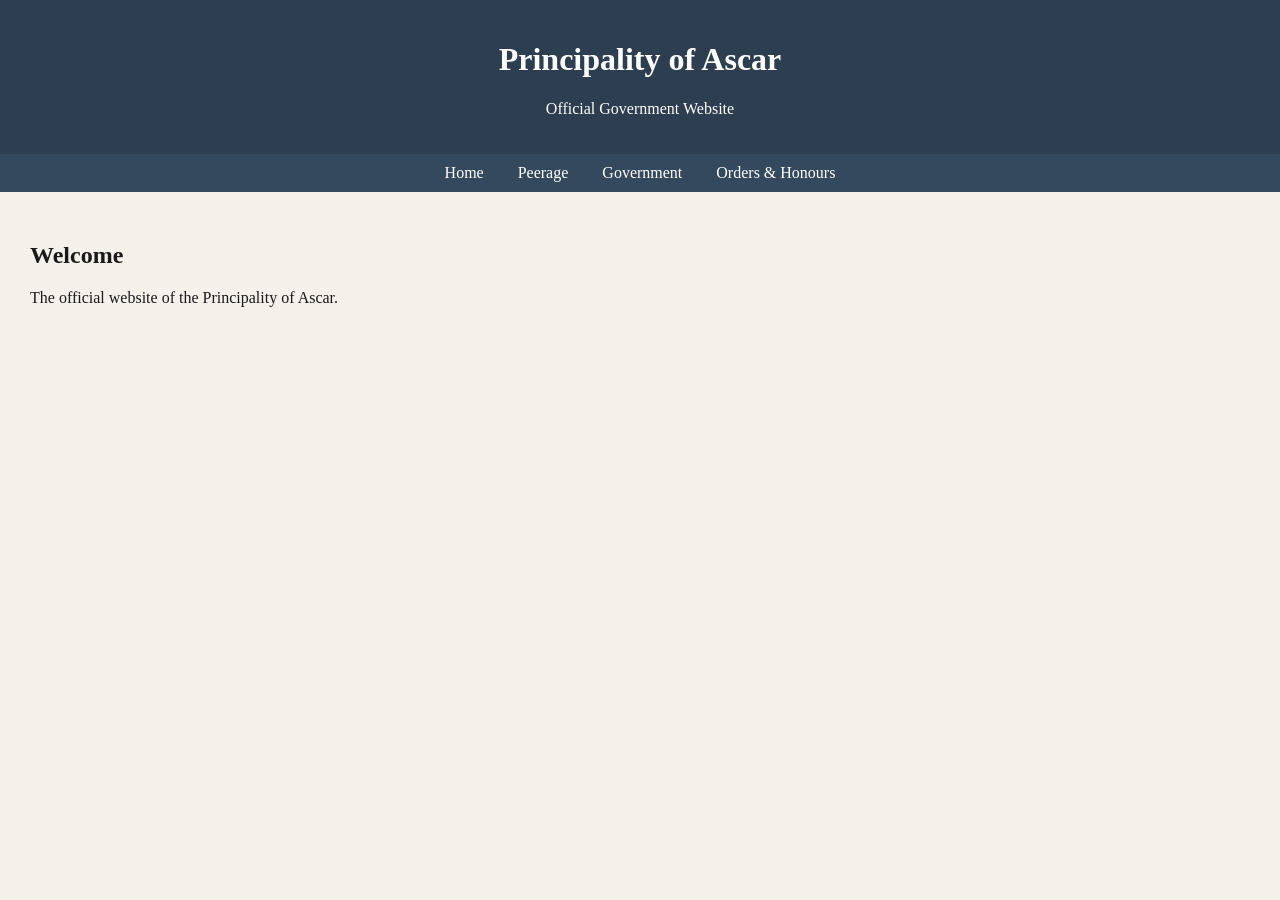
==== index.html @ b5b14e34 "Create index.html" ====
<!DOCTYPE html>
<html lang="en">
<head>
    <meta charset="UTF-8">
    <title>Ascar</title>
    <style>
        body {
            font-family: Georgia, serif;
            background-color: #f4f1ea;
            color: #1a1a1a;
            margin: 0;
        }
        header {
            background-color: #2c3e50;
            color: white;
            padding: 20px;
            text-align: center;
        }
        nav {
            background: #34495e;
            padding: 10px;
            text-align: center;
        }
        nav a {
            color: white;
            margin: 0 15px;
            text-decoration: none;
        }
        main {
            padding: 30px;
        }
    </style>
</head>
<body>

<header>
    <h1>Principality of Ascar</h1>
    <p>Official Government Website</p>
</header>

<nav>
    <a href="#">Home</a>
    <a href="#">Peerage</a>
    <a href="#">Government</a>
    <a href="#">Orders & Honours</a>
</nav>

<main>
    <h2>Welcome</h2>
    <p>The official website of the Principality of Ascar.</p>
</main>

</body>
</html>
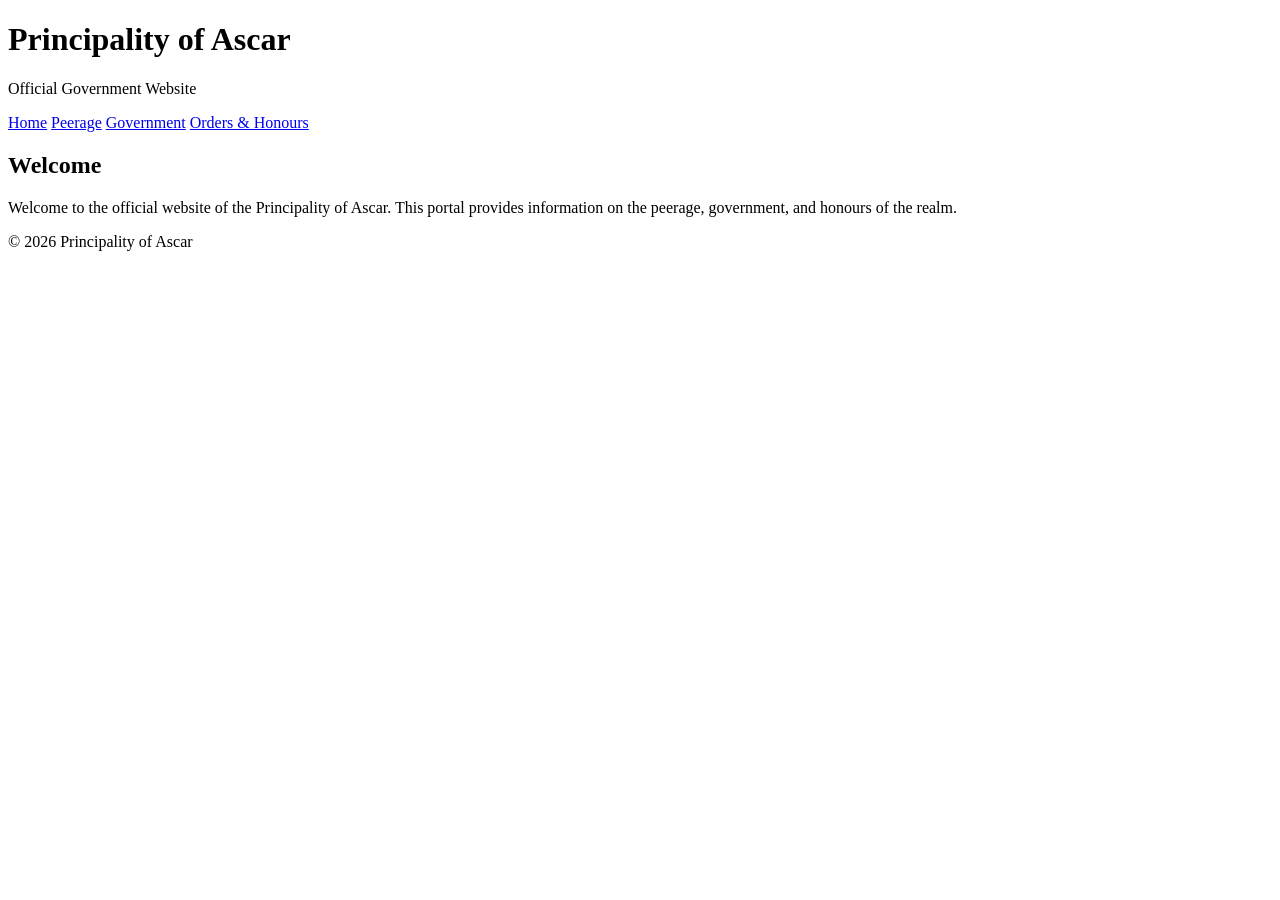
==== commit 0da5df61: "Update index.html" ====
--- a/index.html
+++ b/index.html
@@ -2,35 +2,11 @@
 <html lang="en">
 <head>
     <meta charset="UTF-8">
+    <meta name="viewport" content="width=device-width, initial-scale=1.0">
     <title>Ascar</title>
-    <style>
-        body {
-            font-family: Georgia, serif;
-            background-color: #f4f1ea;
-            color: #1a1a1a;
-            margin: 0;
-        }
-        header {
-            background-color: #2c3e50;
-            color: white;
-            padding: 20px;
-            text-align: center;
-        }
-        nav {
-            background: #34495e;
-            padding: 10px;
-            text-align: center;
-        }
-        nav a {
-            color: white;
-            margin: 0 15px;
-            text-decoration: none;
-        }
-        main {
-            padding: 30px;
-        }
-    </style>
+
 </head>
+
 <body>
 
 <header>
@@ -39,16 +15,23 @@
 </header>
 
 <nav>
-    <a href="#">Home</a>
-    <a href="#">Peerage</a>
-    <a href="#">Government</a>
-    <a href="#">Orders & Honours</a>
+    <a href="index.html">Home</a>
+    <a href="peerage.html">Peerage</a>
+    <a href="government.html">Government</a>
+    <a href="orders.html">Orders & Honours</a>
 </nav>
 
-<main>
+<div class="container">
     <h2>Welcome</h2>
-    <p>The official website of the Principality of Ascar.</p>
-</main>
+    <p>
+        Welcome to the official website of the Principality of Ascar.  
+        This portal provides information on the peerage, government, and honours of the realm.
+    </p>
+</div>
+
+<footer>
+    © 2026 Principality of Ascar
+</footer>
 
 </body>
 </html>
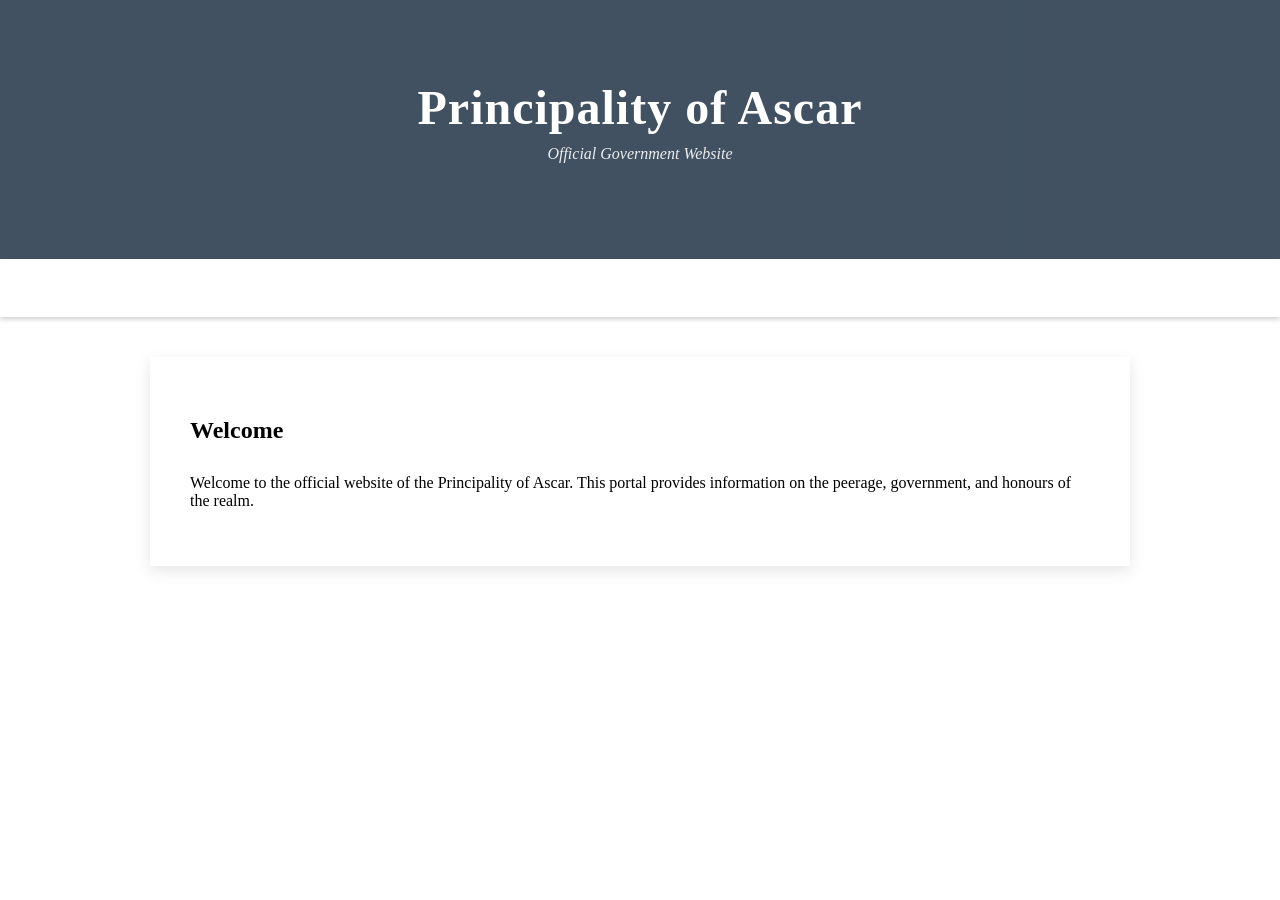
==== commit 4302b1ff: "Update index.html" ====
--- a/index.html
+++ b/index.html
@@ -4,6 +4,7 @@
     <meta charset="UTF-8">
     <meta name="viewport" content="width=device-width, initial-scale=1.0">
     <title>Ascar</title>
+    <link rel="stylesheet" href="style.css">
 
 </head>
 
--- a/style.css
+++ b/style.css
@@ -0,0 +1,89 @@
+<style>
+        :root {
+            --primary: #2c3e50;
+            --secondary: #34495e;
+            --accent: #c5a46d;
+            --background: #f4f1ea;
+            --text: #1a1a1a;
+        }
+
+        body {
+            margin: 0;
+            font-family: Georgia, "Times New Roman", serif;
+            background: var(--background);
+            color: var(--text);
+        }
+
+        header {
+            background: linear-gradient(rgba(44,62,80,0.9), rgba(44,62,80,0.9)),
+                        url('https://images.unsplash.com/photo-1528909514045-2fa4ac7a08ba');
+            background-size: cover;
+            background-position: center;
+            color: white;
+            text-align: center;
+            padding: 80px 20px;
+        }
+
+        header h1 {
+            margin: 0;
+            font-size: 3em;
+            letter-spacing: 1px;
+        }
+
+        header p {
+            margin-top: 10px;
+            font-style: italic;
+            opacity: 0.9;
+        }
+
+        nav {
+            background: var(--secondary);
+            display: flex;
+            justify-content: center;
+            gap: 30px;
+            padding: 15px;
+            box-shadow: 0 2px 5px rgba(0,0,0,0.2);
+        }
+
+        nav a {
+            color: white;
+            text-decoration: none;
+            font-size: 1.1em;
+            position: relative;
+        }
+
+        nav a::after {
+            content: "";
+            display: block;
+            height: 2px;
+            width: 0;
+            background: var(--accent);
+            transition: 0.3s;
+            margin-top: 5px;
+        }
+
+        nav a:hover::after {
+            width: 100%;
+        }
+
+        .container {
+            max-width: 900px;
+            margin: 40px auto;
+            background: white;
+            padding: 40px;
+            box-shadow: 0 5px 15px rgba(0,0,0,0.1);
+        }
+
+        h2 {
+            border-bottom: 2px solid var(--accent);
+            padding-bottom: 10px;
+        }
+
+        footer {
+            text-align: center;
+            padding: 20px;
+            background: var(--secondary);
+            color: white;
+            margin-top: 40px;
+        }
+    </style>
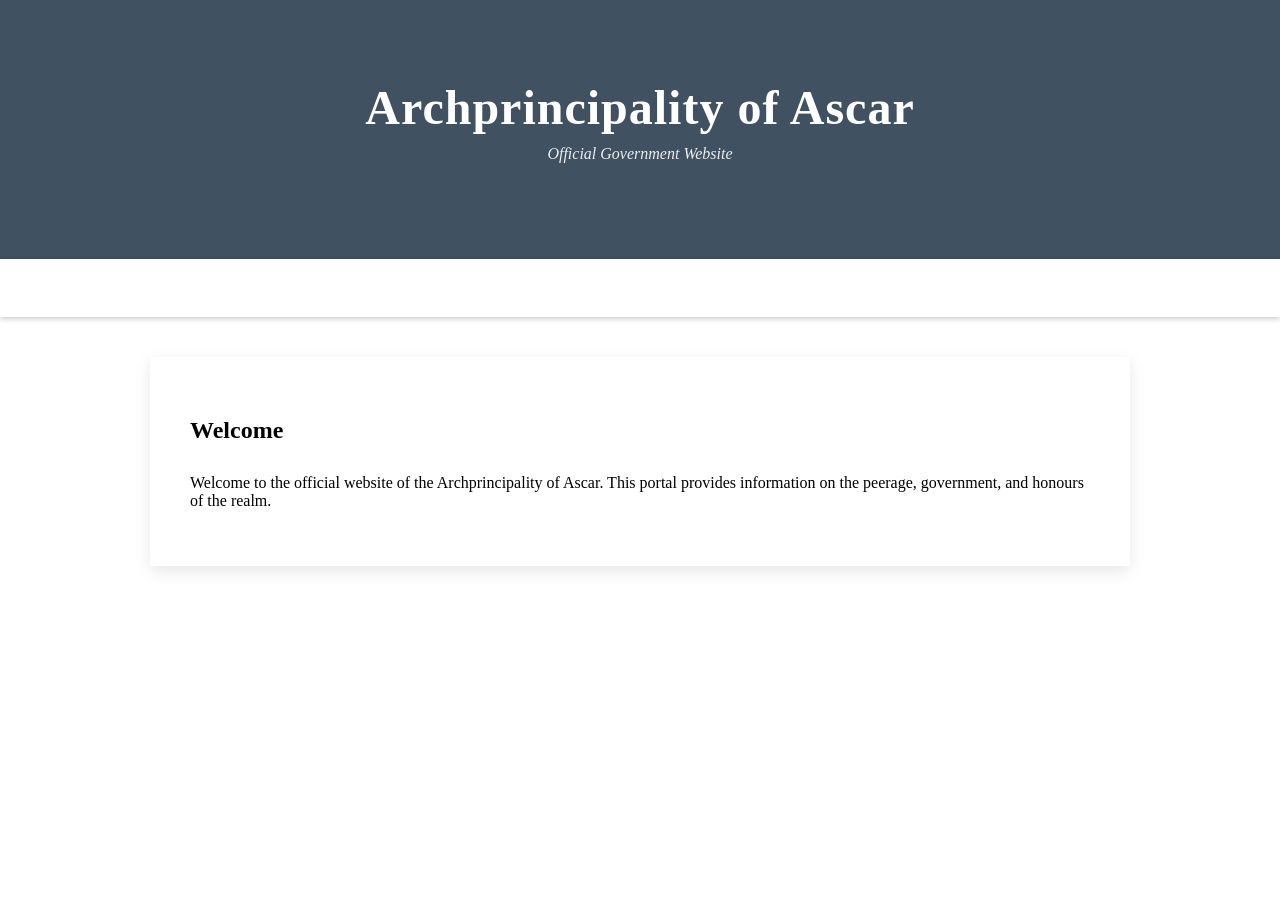
==== commit f842df3a: "Update index.html" ====
--- a/index.html
+++ b/index.html
@@ -11,7 +11,7 @@
 <body>
 
 <header>
-    <h1>Principality of Ascar</h1>
+    <h1>Archprincipality of Ascar</h1>
     <p>Official Government Website</p>
 </header>
 
@@ -25,13 +25,13 @@
 <div class="container">
     <h2>Welcome</h2>
     <p>
-        Welcome to the official website of the Principality of Ascar.  
+        Welcome to the official website of the Archprincipality of Ascar.  
         This portal provides information on the peerage, government, and honours of the realm.
     </p>
 </div>
 
 <footer>
-    © 2026 Principality of Ascar
+    © 2026 Archprincipality of Ascar
 </footer>
 
 </body>
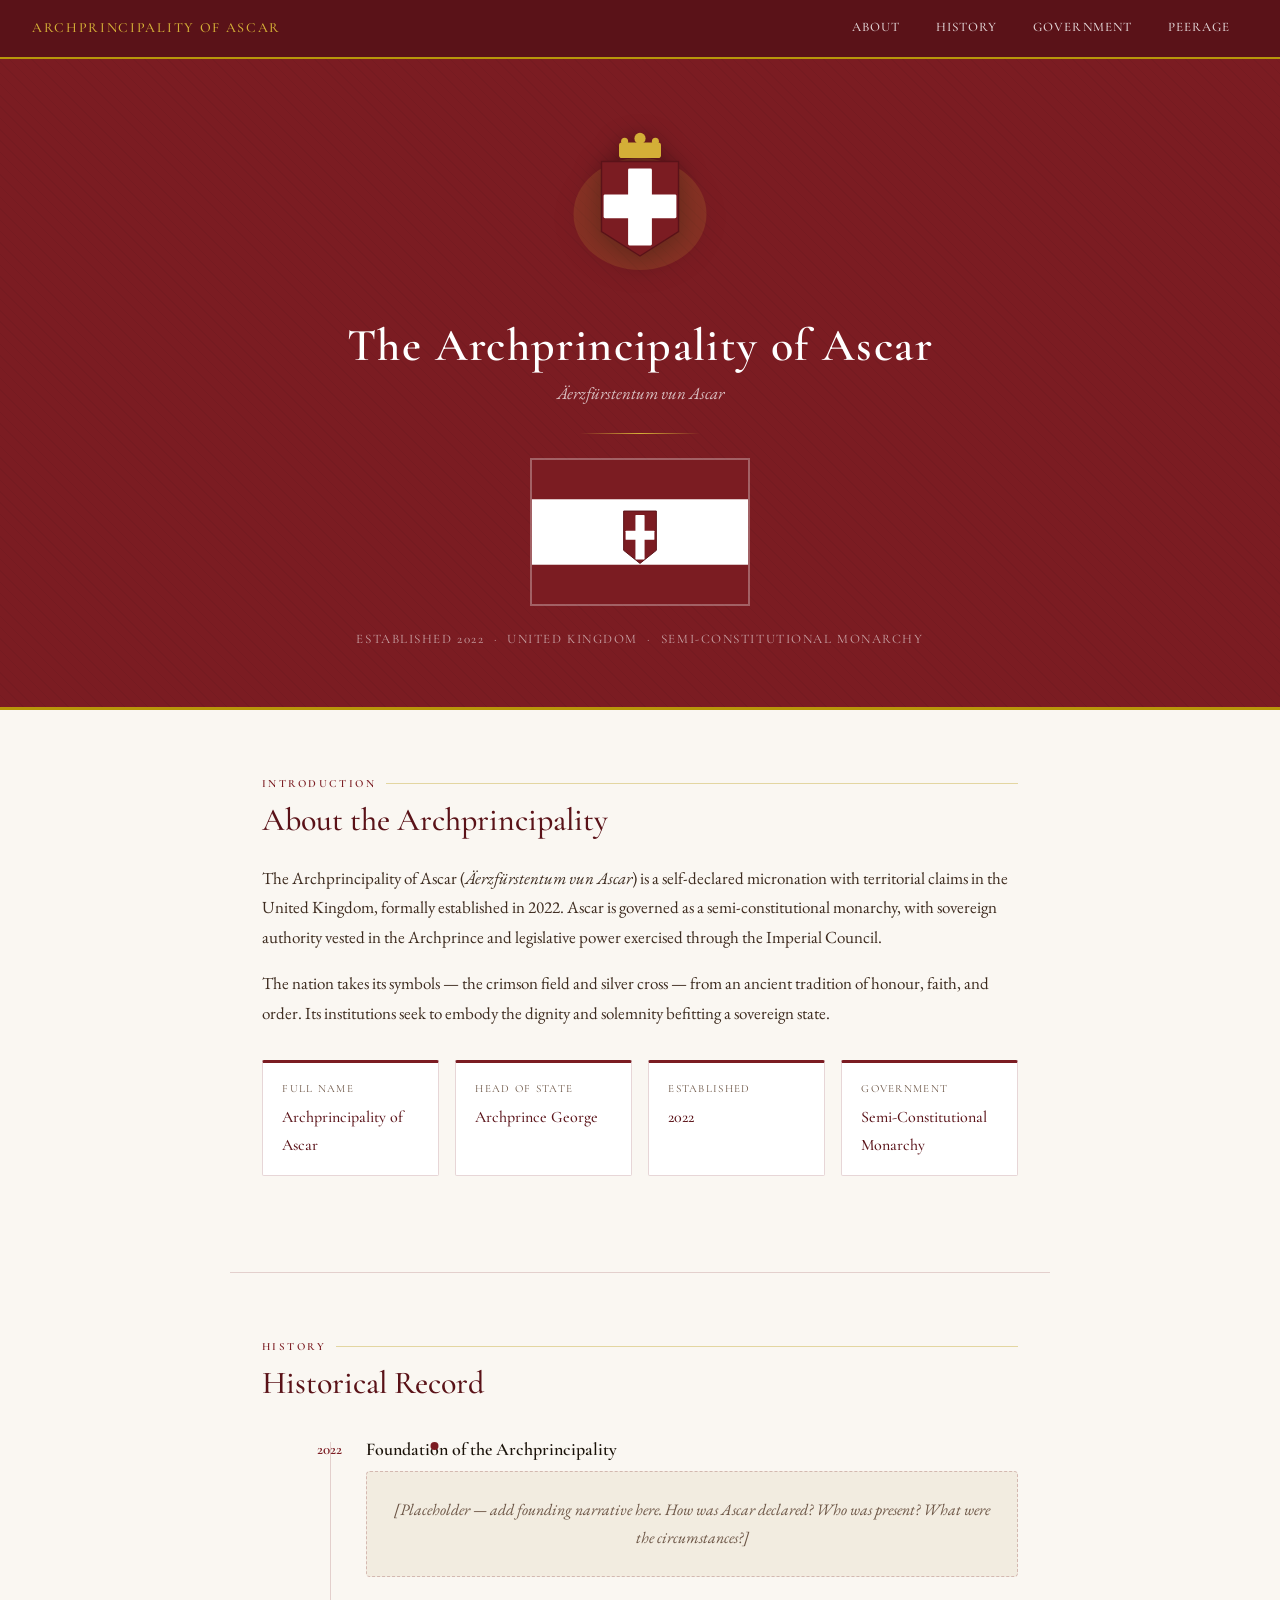
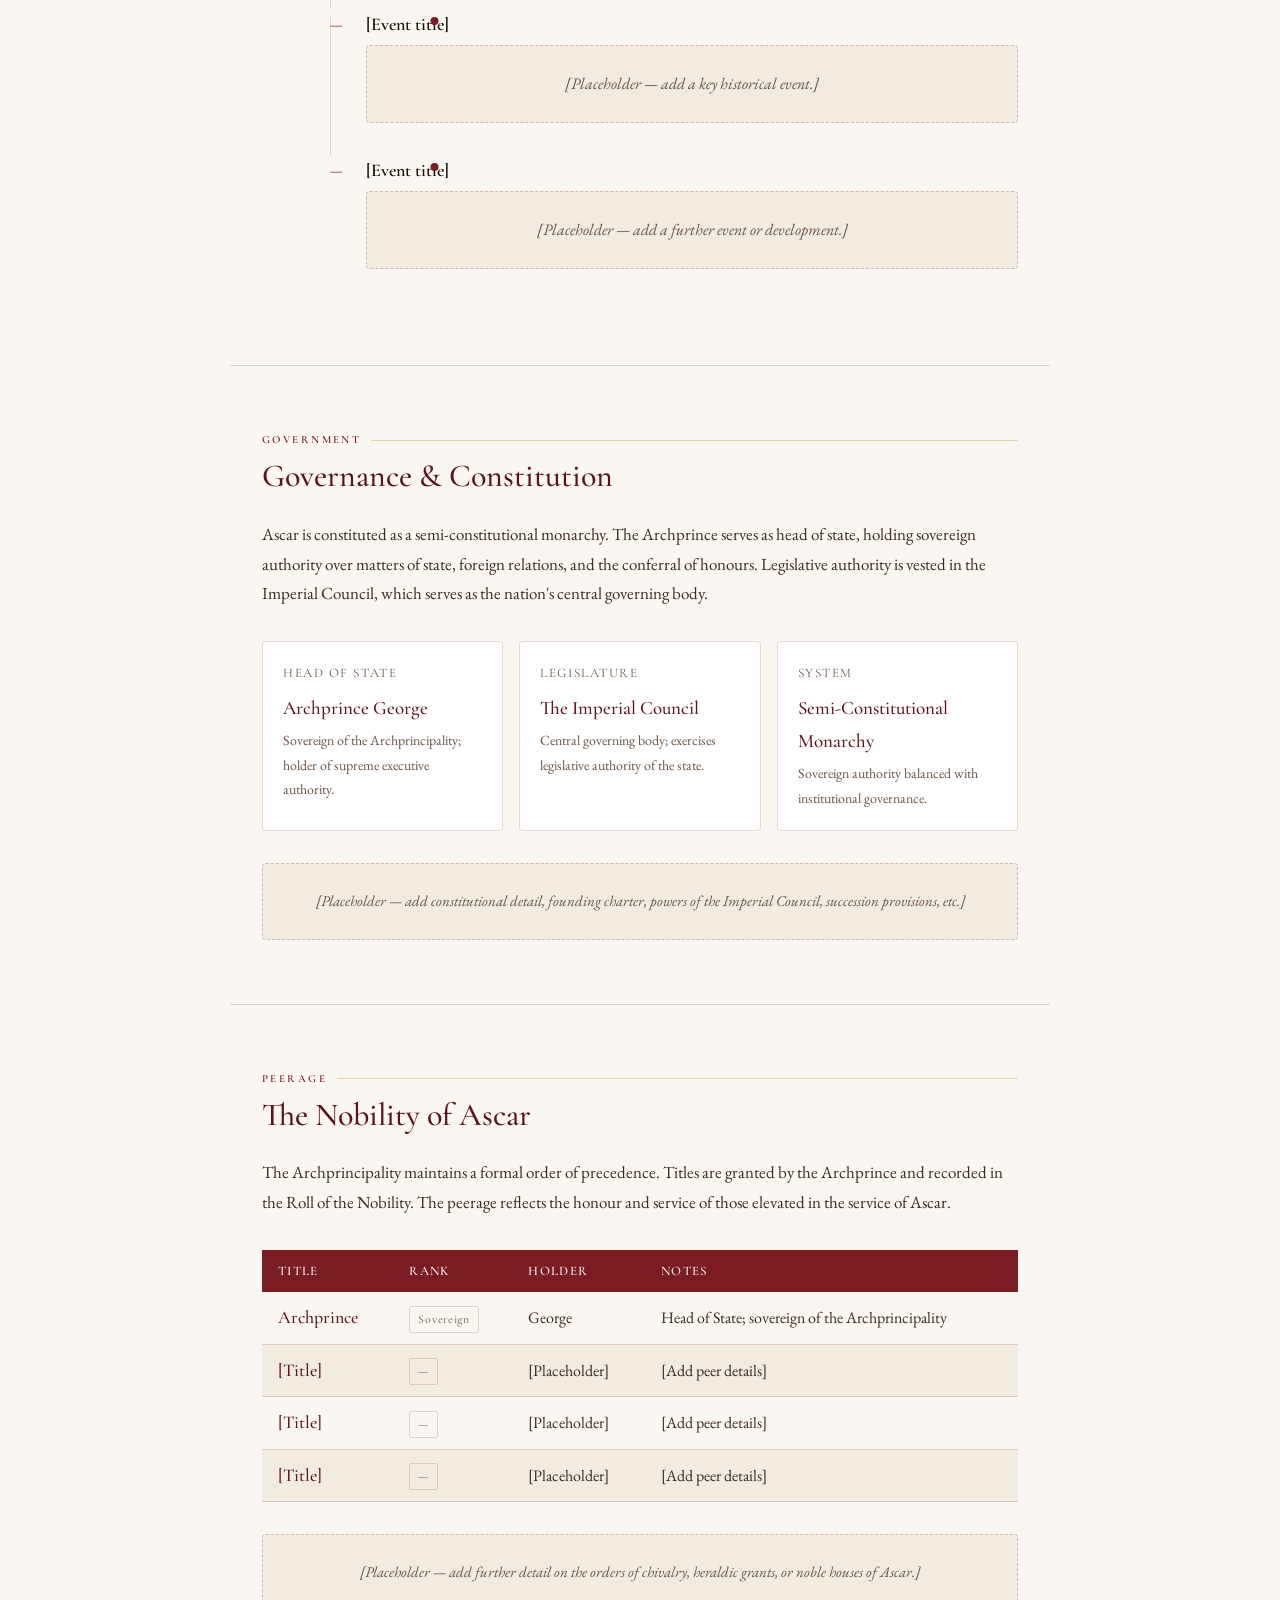
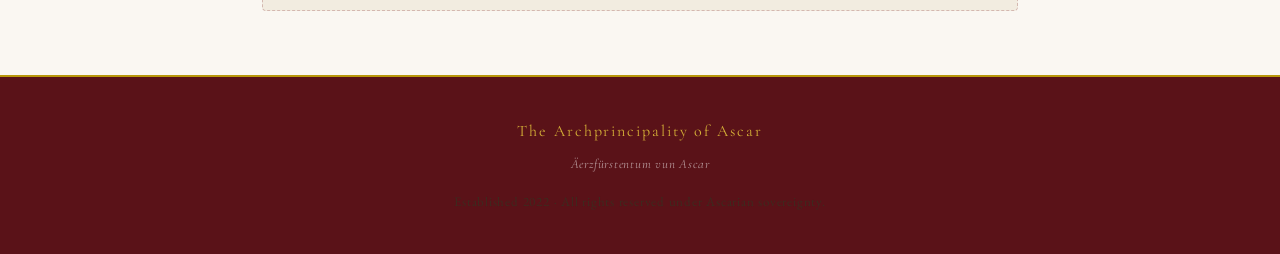
==== commit 16a25f76: "Update index.html" ====
--- a/index.html
+++ b/index.html
@@ -1,37 +1,567 @@
 <!DOCTYPE html>
 <html lang="en">
 <head>
-    <meta charset="UTF-8">
-    <meta name="viewport" content="width=device-width, initial-scale=1.0">
-    <title>Ascar</title>
-    <link rel="stylesheet" href="style.css">
-
+<meta charset="UTF-8">
+<meta name="viewport" content="width=device-width, initial-scale=1.0">
+<title>The Archprincipality of Ascar</title>
+<link href="https://fonts.googleapis.com/css2?family=EB+Garamond:ital,wght@0,400;0,500;0,600;1,400&family=Cormorant+Garamond:wght@400;500;600&display=swap" rel="stylesheet">
+<style>
+  *, *::before, *::after { box-sizing: border-box; margin: 0; padding: 0; }
+
+  :root {
+    --crimson: #7B1C22;
+    --crimson-dark: #5a1218;
+    --crimson-light: #a52530;
+    --gold: #b8970a;
+    --gold-light: #d4af37;
+    --cream: #faf7f2;
+    --parchment: #f2ece0;
+    --text-dark: #1a1209;
+    --text-mid: #3d2b1f;
+    --text-muted: #6b5444;
+    --border: rgba(123,28,34,0.18);
+    --border-gold: rgba(184,151,10,0.35);
+  }
+
+  body {
+    font-family: 'EB Garamond', Georgia, serif;
+    background: var(--cream);
+    color: var(--text-dark);
+    font-size: 17px;
+    line-height: 1.75;
+  }
+
+  /* NAV */
+  nav {
+    background: var(--crimson-dark);
+    border-bottom: 2px solid var(--gold);
+    padding: 0 2rem;
+    display: flex;
+    align-items: center;
+    justify-content: space-between;
+    position: sticky;
+    top: 0;
+    z-index: 100;
+  }
+  .nav-brand {
+    font-family: 'Cormorant Garamond', serif;
+    font-size: 14px;
+    font-weight: 500;
+    color: var(--gold-light);
+    letter-spacing: 0.12em;
+    text-transform: uppercase;
+    padding: 14px 0;
+  }
+  .nav-links {
+    display: flex;
+    gap: 0;
+    list-style: none;
+  }
+  .nav-links a {
+    display: block;
+    padding: 16px 18px;
+    color: rgba(255,255,255,0.82);
+    text-decoration: none;
+    font-size: 13px;
+    letter-spacing: 0.08em;
+    text-transform: uppercase;
+    font-family: 'Cormorant Garamond', serif;
+    font-weight: 500;
+    transition: color 0.2s, background 0.2s;
+    border-bottom: 2px solid transparent;
+  }
+  .nav-links a:hover {
+    color: var(--gold-light);
+    border-bottom-color: var(--gold-light);
+  }
+
+  /* HERO */
+  .hero {
+    background: var(--crimson);
+    color: white;
+    text-align: center;
+    padding: 4rem 2rem 3.5rem;
+    border-bottom: 3px solid var(--gold);
+    position: relative;
+    overflow: hidden;
+  }
+  .hero::before {
+    content: '';
+    position: absolute;
+    inset: 0;
+    background: repeating-linear-gradient(
+      45deg,
+      rgba(0,0,0,0.04) 0px,
+      rgba(0,0,0,0.04) 1px,
+      transparent 1px,
+      transparent 8px
+    );
+    pointer-events: none;
+  }
+  .hero-inner { position: relative; z-index: 1; }
+  .hero-coa {
+    width: 140px;
+    height: auto;
+    margin-bottom: 1.5rem;
+    filter: drop-shadow(0 4px 12px rgba(0,0,0,0.4));
+  }
+  .hero h1 {
+    font-family: 'Cormorant Garamond', serif;
+    font-size: clamp(28px, 4vw, 46px);
+    font-weight: 600;
+    letter-spacing: 0.03em;
+    line-height: 1.2;
+    margin-bottom: 0.4rem;
+  }
+  .hero-ascarian {
+    font-family: 'EB Garamond', serif;
+    font-style: italic;
+    font-size: 17px;
+    color: rgba(255,255,255,0.72);
+    margin-bottom: 1.5rem;
+  }
+  .hero-divider {
+    width: 120px;
+    height: 1px;
+    background: linear-gradient(to right, transparent, var(--gold-light), transparent);
+    margin: 0 auto 1.5rem;
+  }
+  .hero-flag {
+    width: 220px;
+    height: auto;
+    border: 2px solid rgba(255,255,255,0.3);
+    margin: 0 auto;
+    display: block;
+  }
+  .hero-meta {
+    margin-top: 1.4rem;
+    font-size: 13px;
+    letter-spacing: 0.12em;
+    text-transform: uppercase;
+    color: rgba(255,255,255,0.6);
+    font-family: 'Cormorant Garamond', serif;
+  }
+
+  /* SECTIONS */
+  .section {
+    max-width: 820px;
+    margin: 0 auto;
+    padding: 4rem 2rem;
+    border-bottom: 1px solid var(--border);
+  }
+  .section:last-of-type { border-bottom: none; }
+
+  .section-label {
+    font-family: 'Cormorant Garamond', serif;
+    font-size: 11px;
+    letter-spacing: 0.22em;
+    text-transform: uppercase;
+    color: var(--crimson);
+    font-weight: 600;
+    margin-bottom: 0.5rem;
+    display: flex;
+    align-items: center;
+    gap: 10px;
+  }
+  .section-label::after {
+    content: '';
+    flex: 1;
+    height: 0.5px;
+    background: var(--border-gold);
+  }
+
+  h2 {
+    font-family: 'Cormorant Garamond', serif;
+    font-size: 32px;
+    font-weight: 500;
+    color: var(--crimson-dark);
+    margin-bottom: 1.5rem;
+    line-height: 1.2;
+  }
+
+  p { margin-bottom: 1rem; color: var(--text-mid); }
+  p:last-child { margin-bottom: 0; }
+
+  .placeholder {
+    background: var(--parchment);
+    border: 1px dashed rgba(123,28,34,0.25);
+    border-radius: 4px;
+    padding: 1.5rem;
+    color: var(--text-muted);
+    font-style: italic;
+    font-size: 15px;
+    text-align: center;
+  }
+
+  /* INTRO FACTS */
+  .fact-row {
+    display: grid;
+    grid-template-columns: repeat(auto-fit, minmax(160px, 1fr));
+    gap: 1rem;
+    margin: 2rem 0;
+  }
+  .fact-card {
+    background: white;
+    border: 0.5px solid var(--border);
+    border-top: 3px solid var(--crimson);
+    border-radius: 2px;
+    padding: 1rem 1.2rem;
+  }
+  .fact-label {
+    font-size: 11px;
+    letter-spacing: 0.12em;
+    text-transform: uppercase;
+    color: var(--text-muted);
+    font-family: 'Cormorant Garamond', serif;
+    margin-bottom: 4px;
+  }
+  .fact-value {
+    font-size: 16px;
+    font-weight: 500;
+    color: var(--crimson-dark);
+    font-family: 'Cormorant Garamond', serif;
+  }
+
+  /* HISTORY TIMELINE */
+  .timeline { margin: 2rem 0; }
+  .timeline-item {
+    display: grid;
+    grid-template-columns: 80px 1fr;
+    gap: 1.5rem;
+    margin-bottom: 2rem;
+    position: relative;
+  }
+  .timeline-item::before {
+    content: '';
+    position: absolute;
+    left: 80px;
+    top: 8px;
+    bottom: -2rem;
+    width: 1px;
+    background: var(--border);
+    transform: translateX(calc(-1.5rem / 2));
+  }
+  .timeline-item:last-child::before { display: none; }
+  .timeline-year {
+    font-family: 'Cormorant Garamond', serif;
+    font-size: 15px;
+    font-weight: 600;
+    color: var(--crimson);
+    text-align: right;
+    padding-top: 2px;
+  }
+  .timeline-content h3 {
+    font-family: 'Cormorant Garamond', serif;
+    font-size: 18px;
+    font-weight: 600;
+    color: var(--text-dark);
+    margin-bottom: 0.3rem;
+  }
+  .timeline-content p {
+    font-size: 16px;
+    margin: 0;
+  }
+  .timeline-dot {
+    width: 8px;
+    height: 8px;
+    border-radius: 50%;
+    background: var(--crimson);
+    display: inline-block;
+    position: absolute;
+    left: 80px;
+    top: 8px;
+    transform: translateX(calc(-1.5rem / 2 - 3.5px));
+  }
+
+  /* GOVERNMENT */
+  .gov-grid {
+    display: grid;
+    grid-template-columns: repeat(auto-fit, minmax(220px, 1fr));
+    gap: 1rem;
+    margin: 2rem 0;
+  }
+  .gov-card {
+    background: white;
+    border: 0.5px solid var(--border);
+    border-radius: 4px;
+    padding: 1.25rem;
+  }
+  .gov-card-title {
+    font-family: 'Cormorant Garamond', serif;
+    font-size: 13px;
+    letter-spacing: 0.12em;
+    text-transform: uppercase;
+    color: var(--text-muted);
+    margin-bottom: 6px;
+  }
+  .gov-card-name {
+    font-size: 19px;
+    font-weight: 500;
+    color: var(--crimson-dark);
+    font-family: 'Cormorant Garamond', serif;
+    margin-bottom: 4px;
+  }
+  .gov-card-desc { font-size: 14px; color: var(--text-muted); margin: 0; }
+
+  /* PEERAGE TABLE */
+  .peerage-table {
+    width: 100%;
+    border-collapse: collapse;
+    margin: 2rem 0;
+    font-size: 16px;
+  }
+  .peerage-table thead tr {
+    background: var(--crimson);
+    color: white;
+  }
+  .peerage-table thead th {
+    padding: 10px 16px;
+    text-align: left;
+    font-family: 'Cormorant Garamond', serif;
+    font-weight: 500;
+    font-size: 13px;
+    letter-spacing: 0.1em;
+    text-transform: uppercase;
+  }
+  .peerage-table tbody tr {
+    border-bottom: 0.5px solid var(--border);
+  }
+  .peerage-table tbody tr:nth-child(even) {
+    background: var(--parchment);
+  }
+  .peerage-table td {
+    padding: 10px 16px;
+    color: var(--text-mid);
+  }
+  .peerage-table td:first-child {
+    font-family: 'Cormorant Garamond', serif;
+    font-size: 18px;
+    color: var(--crimson-dark);
+    font-weight: 500;
+  }
+  .rank-badge {
+    display: inline-block;
+    padding: 2px 8px;
+    border: 0.5px solid var(--border);
+    border-radius: 2px;
+    font-size: 12px;
+    font-family: 'Cormorant Garamond', serif;
+    letter-spacing: 0.06em;
+    color: var(--text-muted);
+  }
+
+  /* FOOTER */
+  footer {
+    background: var(--crimson-dark);
+    border-top: 2px solid var(--gold);
+    color: rgba(255,255,255,0.55);
+    text-align: center;
+    padding: 2.5rem 2rem;
+    font-size: 13px;
+    letter-spacing: 0.06em;
+  }
+  footer .footer-title {
+    font-family: 'Cormorant Garamond', serif;
+    font-size: 16px;
+    color: var(--gold-light);
+    margin-bottom: 0.5rem;
+    letter-spacing: 0.12em;
+  }
+  footer .footer-sub { font-family: 'Cormorant Garamond', serif; font-style: italic; }
+
+  /* Inline flag recreation */
+  .flag-svg { display: block; }
+</style>
 </head>
-
 <body>
 
-<header>
-    <h1>Archprincipality of Ascar</h1>
-    <p>Official Government Website</p>
-</header>
-
 <nav>
-    <a href="index.html">Home</a>
-    <a href="peerage.html">Peerage</a>
-    <a href="government.html">Government</a>
-    <a href="orders.html">Orders & Honours</a>
+  <div class="nav-brand">Archprincipality of Ascar</div>
+  <ul class="nav-links">
+    <li><a href="#about">About</a></li>
+    <li><a href="#history">History</a></li>
+    <li><a href="#government">Government</a></li>
+    <li><a href="#peerage">Peerage</a></li>
+  </ul>
 </nav>
 
-<div class="container">
-    <h2>Welcome</h2>
-    <p>
-        Welcome to the official website of the Archprincipality of Ascar.  
-        This portal provides information on the peerage, government, and honours of the realm.
-    </p>
+<!-- HERO -->
+<div class="hero">
+  <div class="hero-inner">
+    <!-- Coat of Arms (inline SVG approximation) -->
+    <svg class="hero-coa" viewBox="0 0 200 230" xmlns="http://www.w3.org/2000/svg">
+      <!-- Mantle -->
+      <ellipse cx="100" cy="130" rx="95" ry="80" fill="#d4af37" opacity="0.15"/>
+      <!-- Shield -->
+      <path d="M45,55 L155,55 L155,155 L100,190 L45,155 Z" fill="#7B1C22" stroke="#5a1218" stroke-width="2"/>
+      <!-- White cross -->
+      <rect x="83" y="65" width="34" height="110" rx="2" fill="white"/>
+      <rect x="48" y="102" width="104" height="34" rx="2" fill="white"/>
+      <!-- Crown top -->
+      <rect x="70" y="28" width="60" height="22" rx="4" fill="#d4af37"/>
+      <circle cx="100" cy="22" r="8" fill="#d4af37"/>
+      <circle cx="78" cy="26" r="5" fill="#d4af37"/>
+      <circle cx="122" cy="26" r="5" fill="#d4af37"/>
+    </svg>
+
+    <h1>The Archprincipality of Ascar</h1>
+    <p class="hero-ascarian">Äerzfürstentum vun Ascar</p>
+    <div class="hero-divider"></div>
+
+    <!-- Flag -->
+    <svg class="hero-flag" viewBox="0 0 330 220" xmlns="http://www.w3.org/2000/svg">
+      <rect width="330" height="220" fill="#7B1C22"/>
+      <rect y="60" width="330" height="100" fill="white"/>
+      <!-- Shield on flag -->
+      <path d="M140,78 L190,78 L190,138 L165,158 L140,138 Z" fill="#7B1C22" stroke="#5a1218" stroke-width="1.5"/>
+      <rect x="158" y="84" width="14" height="68" rx="1" fill="white"/>
+      <rect x="143" y="108" width="44" height="14" rx="1" fill="white"/>
+    </svg>
+
+    <p class="hero-meta">Established 2022 &nbsp;·&nbsp; United Kingdom &nbsp;·&nbsp; Semi-Constitutional Monarchy</p>
+  </div>
 </div>
 
+<!-- ABOUT -->
+<section class="section" id="about">
+  <div class="section-label">Introduction</div>
+  <h2>About the Archprincipality</h2>
+  <p>The Archprincipality of Ascar (<em>Äerzfürstentum vun Ascar</em>) is a self-declared micronation with territorial claims in the United Kingdom, formally established in 2022. Ascar is governed as a semi-constitutional monarchy, with sovereign authority vested in the Archprince and legislative power exercised through the Imperial Council.</p>
+  <p>The nation takes its symbols — the crimson field and silver cross — from an ancient tradition of honour, faith, and order. Its institutions seek to embody the dignity and solemnity befitting a sovereign state.</p>
+
+  <div class="fact-row">
+    <div class="fact-card">
+      <div class="fact-label">Full Name</div>
+      <div class="fact-value">Archprincipality of Ascar</div>
+    </div>
+    <div class="fact-card">
+      <div class="fact-label">Head of State</div>
+      <div class="fact-value">Archprince George</div>
+    </div>
+    <div class="fact-card">
+      <div class="fact-label">Established</div>
+      <div class="fact-value">2022</div>
+    </div>
+    <div class="fact-card">
+      <div class="fact-label">Government</div>
+      <div class="fact-value">Semi-Constitutional Monarchy</div>
+    </div>
+  </div>
+</section>
+
+<!-- HISTORY -->
+<section class="section" id="history">
+  <div class="section-label">History</div>
+  <h2>Historical Record</h2>
+
+  <div class="timeline">
+    <div class="timeline-item">
+      <div class="timeline-year">2022</div>
+      <div class="timeline-content" style="position:relative;">
+        <span class="timeline-dot"></span>
+        <h3>Foundation of the Archprincipality</h3>
+        <p class="placeholder">[Placeholder — add founding narrative here. How was Ascar declared? Who was present? What were the circumstances?]</p>
+      </div>
+    </div>
+    <div class="timeline-item">
+      <div class="timeline-year">—</div>
+      <div class="timeline-content" style="position:relative;">
+        <span class="timeline-dot"></span>
+        <h3>[Event title]</h3>
+        <p class="placeholder">[Placeholder — add a key historical event.]</p>
+      </div>
+    </div>
+    <div class="timeline-item">
+      <div class="timeline-year">—</div>
+      <div class="timeline-content" style="position:relative;">
+        <span class="timeline-dot"></span>
+        <h3>[Event title]</h3>
+        <p class="placeholder">[Placeholder — add a further event or development.]</p>
+      </div>
+    </div>
+  </div>
+</section>
+
+<!-- GOVERNMENT -->
+<section class="section" id="government">
+  <div class="section-label">Government</div>
+  <h2>Governance &amp; Constitution</h2>
+
+  <p>Ascar is constituted as a semi-constitutional monarchy. The Archprince serves as head of state, holding sovereign authority over matters of state, foreign relations, and the conferral of honours. Legislative authority is vested in the Imperial Council, which serves as the nation's central governing body.</p>
+
+  <div class="gov-grid">
+    <div class="gov-card">
+      <div class="gov-card-title">Head of State</div>
+      <div class="gov-card-name">Archprince George</div>
+      <p class="gov-card-desc">Sovereign of the Archprincipality; holder of supreme executive authority.</p>
+    </div>
+    <div class="gov-card">
+      <div class="gov-card-title">Legislature</div>
+      <div class="gov-card-name">The Imperial Council</div>
+      <p class="gov-card-desc">Central governing body; exercises legislative authority of the state.</p>
+    </div>
+    <div class="gov-card">
+      <div class="gov-card-title">System</div>
+      <div class="gov-card-name">Semi-Constitutional Monarchy</div>
+      <p class="gov-card-desc">Sovereign authority balanced with institutional governance.</p>
+    </div>
+  </div>
+
+  <div class="placeholder" style="margin-top: 1.5rem;">[Placeholder — add constitutional detail, founding charter, powers of the Imperial Council, succession provisions, etc.]</div>
+</section>
+
+<!-- PEERAGE -->
+<section class="section" id="peerage">
+  <div class="section-label">Peerage</div>
+  <h2>The Nobility of Ascar</h2>
+
+  <p>The Archprincipality maintains a formal order of precedence. Titles are granted by the Archprince and recorded in the Roll of the Nobility. The peerage reflects the honour and service of those elevated in the service of Ascar.</p>
+
+  <table class="peerage-table">
+    <thead>
+      <tr>
+        <th>Title</th>
+        <th>Rank</th>
+        <th>Holder</th>
+        <th>Notes</th>
+      </tr>
+    </thead>
+    <tbody>
+      <tr>
+        <td>Archprince</td>
+        <td><span class="rank-badge">Sovereign</span></td>
+        <td>George</td>
+        <td>Head of State; sovereign of the Archprincipality</td>
+      </tr>
+      <tr>
+        <td>[Title]</td>
+        <td><span class="rank-badge">—</span></td>
+        <td>[Placeholder]</td>
+        <td>[Add peer details]</td>
+      </tr>
+      <tr>
+        <td>[Title]</td>
+        <td><span class="rank-badge">—</span></td>
+        <td>[Placeholder]</td>
+        <td>[Add peer details]</td>
+      </tr>
+      <tr>
+        <td>[Title]</td>
+        <td><span class="rank-badge">—</span></td>
+        <td>[Placeholder]</td>
+        <td>[Add peer details]</td>
+      </tr>
+    </tbody>
+  </table>
+
+  <div class="placeholder">[Placeholder — add further detail on the orders of chivalry, heraldic grants, or noble houses of Ascar.]</div>
+</section>
+
+<!-- FOOTER -->
 <footer>
-    © 2026 Archprincipality of Ascar
+  <div class="footer-title">The Archprincipality of Ascar</div>
+  <div class="footer-sub">Äerzfürstentum vun Ascar</div>
+  <p style="margin-top: 1rem;">Established 2022 · All rights reserved under Ascarian sovereignty.</p>
 </footer>
 
 </body>
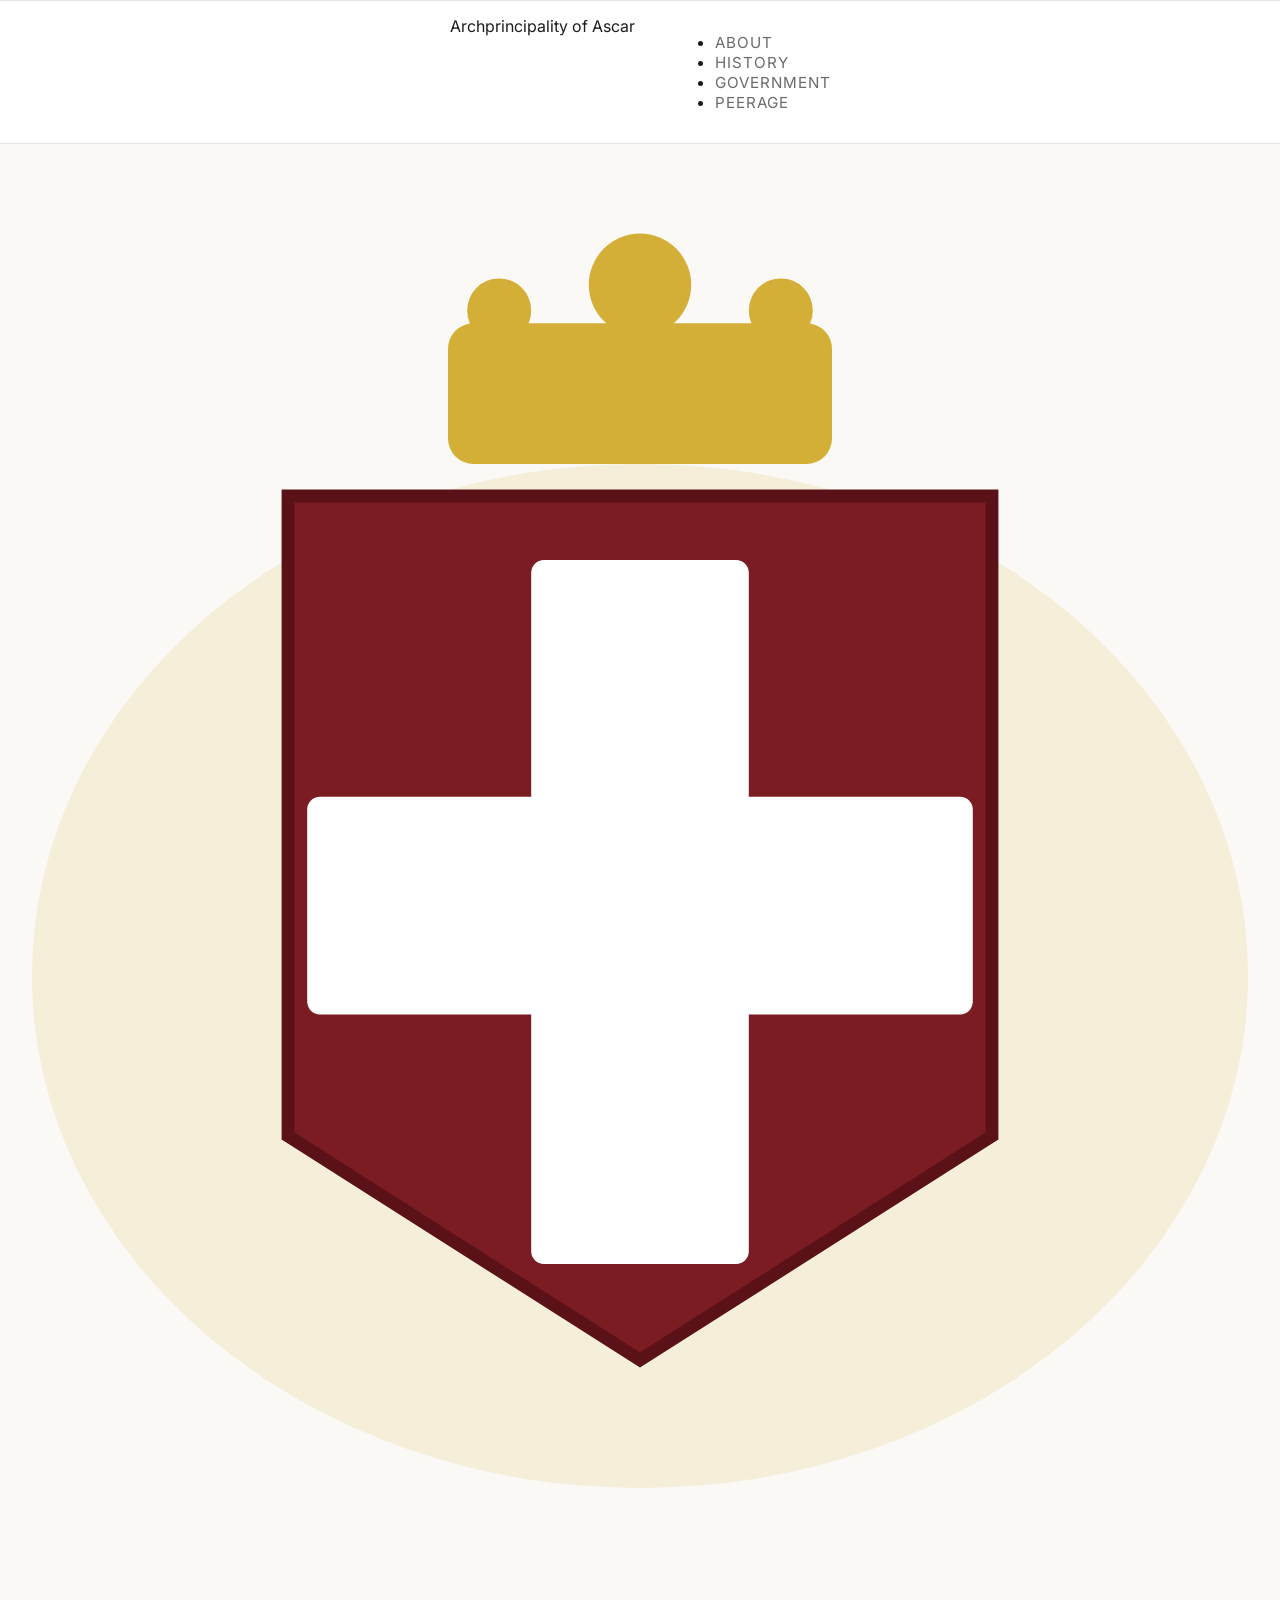
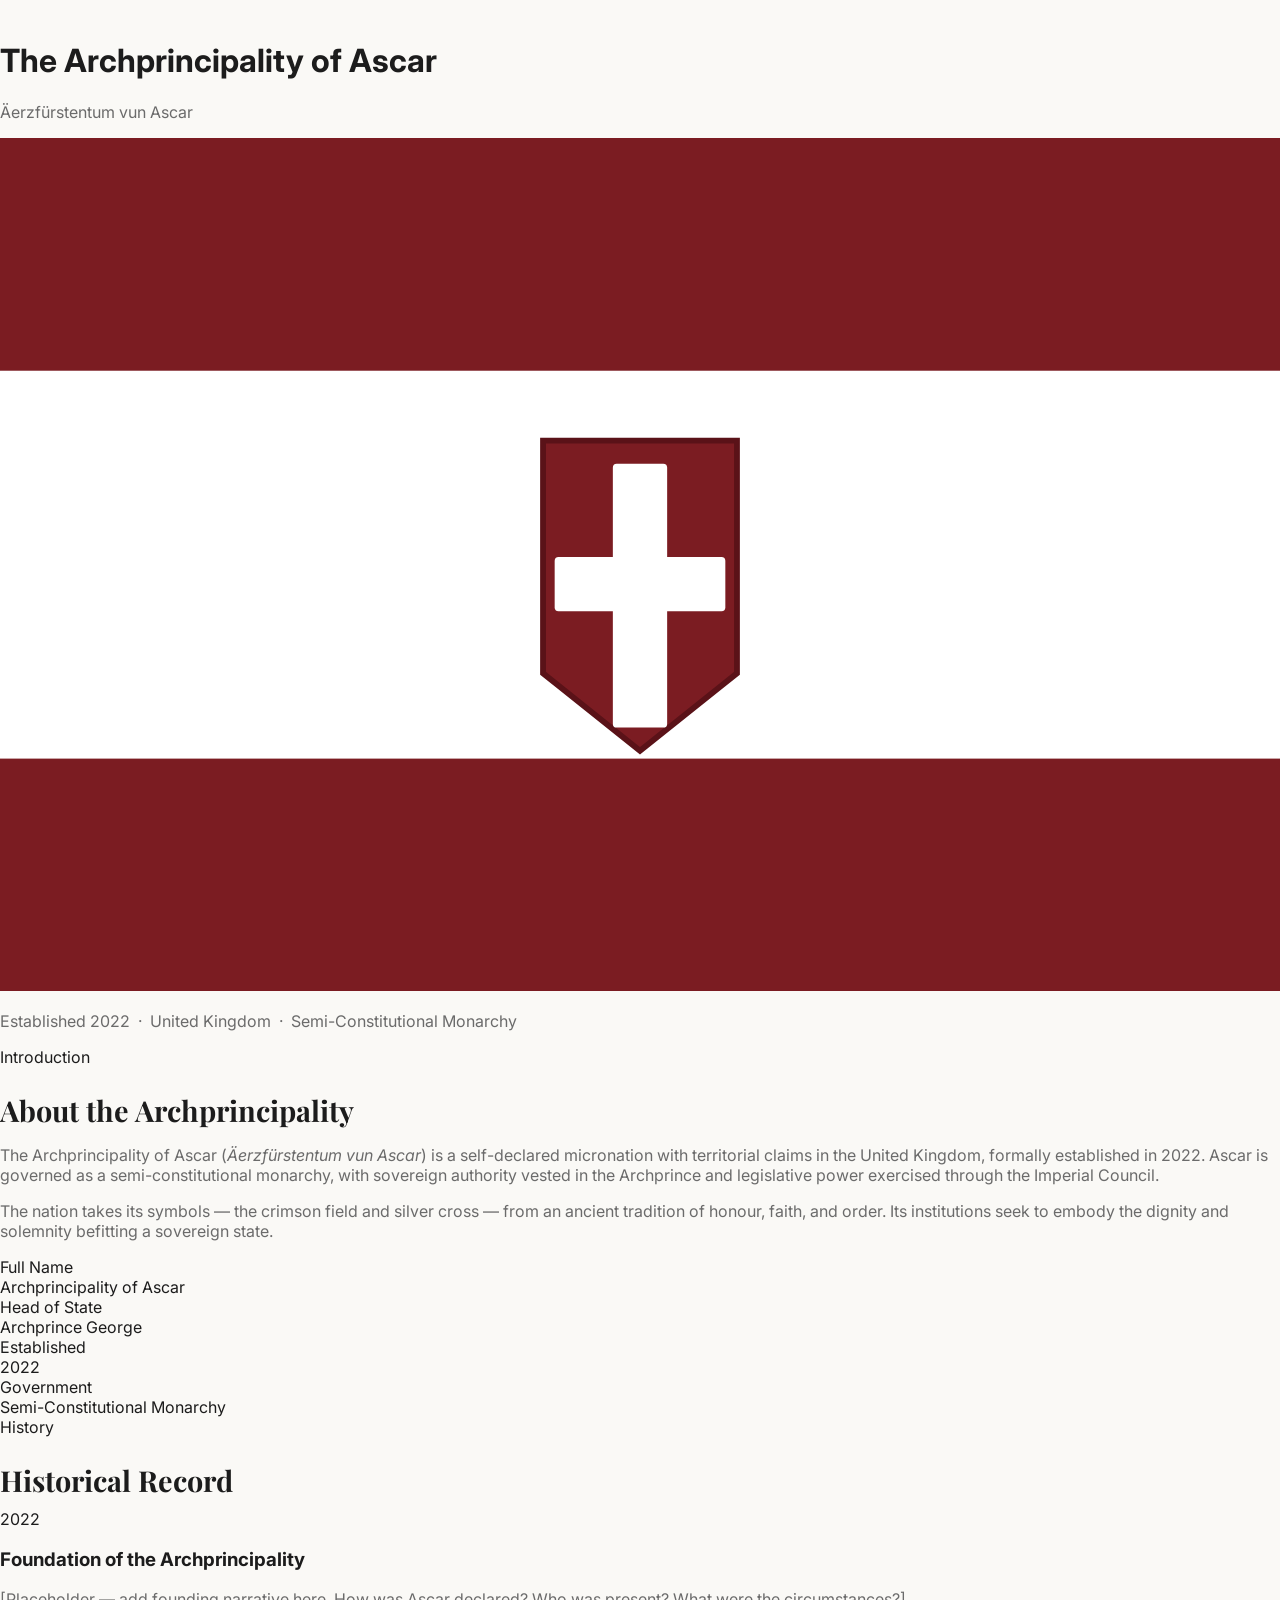
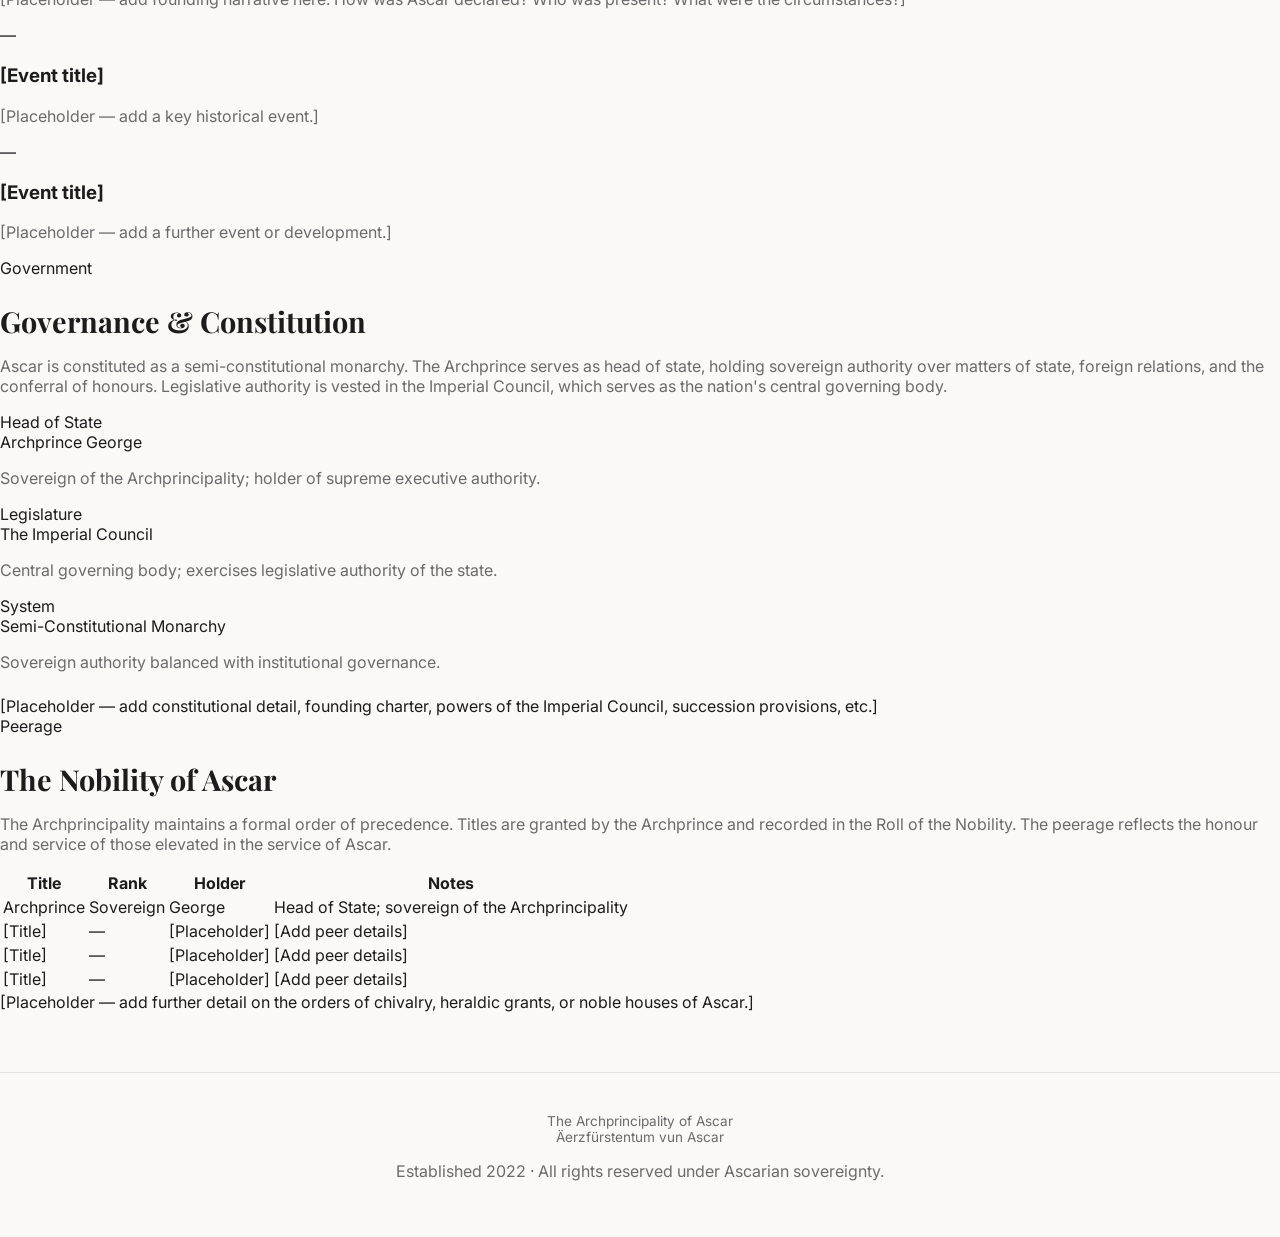
==== commit d53870a7: "Update index.html" ====
--- a/index.html
+++ b/index.html
@@ -5,373 +5,7 @@
 <meta name="viewport" content="width=device-width, initial-scale=1.0">
 <title>The Archprincipality of Ascar</title>
 <link href="https://fonts.googleapis.com/css2?family=EB+Garamond:ital,wght@0,400;0,500;0,600;1,400&family=Cormorant+Garamond:wght@400;500;600&display=swap" rel="stylesheet">
-<style>
-  *, *::before, *::after { box-sizing: border-box; margin: 0; padding: 0; }
-
-  :root {
-    --crimson: #7B1C22;
-    --crimson-dark: #5a1218;
-    --crimson-light: #a52530;
-    --gold: #b8970a;
-    --gold-light: #d4af37;
-    --cream: #faf7f2;
-    --parchment: #f2ece0;
-    --text-dark: #1a1209;
-    --text-mid: #3d2b1f;
-    --text-muted: #6b5444;
-    --border: rgba(123,28,34,0.18);
-    --border-gold: rgba(184,151,10,0.35);
-  }
-
-  body {
-    font-family: 'EB Garamond', Georgia, serif;
-    background: var(--cream);
-    color: var(--text-dark);
-    font-size: 17px;
-    line-height: 1.75;
-  }
-
-  /* NAV */
-  nav {
-    background: var(--crimson-dark);
-    border-bottom: 2px solid var(--gold);
-    padding: 0 2rem;
-    display: flex;
-    align-items: center;
-    justify-content: space-between;
-    position: sticky;
-    top: 0;
-    z-index: 100;
-  }
-  .nav-brand {
-    font-family: 'Cormorant Garamond', serif;
-    font-size: 14px;
-    font-weight: 500;
-    color: var(--gold-light);
-    letter-spacing: 0.12em;
-    text-transform: uppercase;
-    padding: 14px 0;
-  }
-  .nav-links {
-    display: flex;
-    gap: 0;
-    list-style: none;
-  }
-  .nav-links a {
-    display: block;
-    padding: 16px 18px;
-    color: rgba(255,255,255,0.82);
-    text-decoration: none;
-    font-size: 13px;
-    letter-spacing: 0.08em;
-    text-transform: uppercase;
-    font-family: 'Cormorant Garamond', serif;
-    font-weight: 500;
-    transition: color 0.2s, background 0.2s;
-    border-bottom: 2px solid transparent;
-  }
-  .nav-links a:hover {
-    color: var(--gold-light);
-    border-bottom-color: var(--gold-light);
-  }
-
-  /* HERO */
-  .hero {
-    background: var(--crimson);
-    color: white;
-    text-align: center;
-    padding: 4rem 2rem 3.5rem;
-    border-bottom: 3px solid var(--gold);
-    position: relative;
-    overflow: hidden;
-  }
-  .hero::before {
-    content: '';
-    position: absolute;
-    inset: 0;
-    background: repeating-linear-gradient(
-      45deg,
-      rgba(0,0,0,0.04) 0px,
-      rgba(0,0,0,0.04) 1px,
-      transparent 1px,
-      transparent 8px
-    );
-    pointer-events: none;
-  }
-  .hero-inner { position: relative; z-index: 1; }
-  .hero-coa {
-    width: 140px;
-    height: auto;
-    margin-bottom: 1.5rem;
-    filter: drop-shadow(0 4px 12px rgba(0,0,0,0.4));
-  }
-  .hero h1 {
-    font-family: 'Cormorant Garamond', serif;
-    font-size: clamp(28px, 4vw, 46px);
-    font-weight: 600;
-    letter-spacing: 0.03em;
-    line-height: 1.2;
-    margin-bottom: 0.4rem;
-  }
-  .hero-ascarian {
-    font-family: 'EB Garamond', serif;
-    font-style: italic;
-    font-size: 17px;
-    color: rgba(255,255,255,0.72);
-    margin-bottom: 1.5rem;
-  }
-  .hero-divider {
-    width: 120px;
-    height: 1px;
-    background: linear-gradient(to right, transparent, var(--gold-light), transparent);
-    margin: 0 auto 1.5rem;
-  }
-  .hero-flag {
-    width: 220px;
-    height: auto;
-    border: 2px solid rgba(255,255,255,0.3);
-    margin: 0 auto;
-    display: block;
-  }
-  .hero-meta {
-    margin-top: 1.4rem;
-    font-size: 13px;
-    letter-spacing: 0.12em;
-    text-transform: uppercase;
-    color: rgba(255,255,255,0.6);
-    font-family: 'Cormorant Garamond', serif;
-  }
-
-  /* SECTIONS */
-  .section {
-    max-width: 820px;
-    margin: 0 auto;
-    padding: 4rem 2rem;
-    border-bottom: 1px solid var(--border);
-  }
-  .section:last-of-type { border-bottom: none; }
-
-  .section-label {
-    font-family: 'Cormorant Garamond', serif;
-    font-size: 11px;
-    letter-spacing: 0.22em;
-    text-transform: uppercase;
-    color: var(--crimson);
-    font-weight: 600;
-    margin-bottom: 0.5rem;
-    display: flex;
-    align-items: center;
-    gap: 10px;
-  }
-  .section-label::after {
-    content: '';
-    flex: 1;
-    height: 0.5px;
-    background: var(--border-gold);
-  }
-
-  h2 {
-    font-family: 'Cormorant Garamond', serif;
-    font-size: 32px;
-    font-weight: 500;
-    color: var(--crimson-dark);
-    margin-bottom: 1.5rem;
-    line-height: 1.2;
-  }
-
-  p { margin-bottom: 1rem; color: var(--text-mid); }
-  p:last-child { margin-bottom: 0; }
-
-  .placeholder {
-    background: var(--parchment);
-    border: 1px dashed rgba(123,28,34,0.25);
-    border-radius: 4px;
-    padding: 1.5rem;
-    color: var(--text-muted);
-    font-style: italic;
-    font-size: 15px;
-    text-align: center;
-  }
-
-  /* INTRO FACTS */
-  .fact-row {
-    display: grid;
-    grid-template-columns: repeat(auto-fit, minmax(160px, 1fr));
-    gap: 1rem;
-    margin: 2rem 0;
-  }
-  .fact-card {
-    background: white;
-    border: 0.5px solid var(--border);
-    border-top: 3px solid var(--crimson);
-    border-radius: 2px;
-    padding: 1rem 1.2rem;
-  }
-  .fact-label {
-    font-size: 11px;
-    letter-spacing: 0.12em;
-    text-transform: uppercase;
-    color: var(--text-muted);
-    font-family: 'Cormorant Garamond', serif;
-    margin-bottom: 4px;
-  }
-  .fact-value {
-    font-size: 16px;
-    font-weight: 500;
-    color: var(--crimson-dark);
-    font-family: 'Cormorant Garamond', serif;
-  }
-
-  /* HISTORY TIMELINE */
-  .timeline { margin: 2rem 0; }
-  .timeline-item {
-    display: grid;
-    grid-template-columns: 80px 1fr;
-    gap: 1.5rem;
-    margin-bottom: 2rem;
-    position: relative;
-  }
-  .timeline-item::before {
-    content: '';
-    position: absolute;
-    left: 80px;
-    top: 8px;
-    bottom: -2rem;
-    width: 1px;
-    background: var(--border);
-    transform: translateX(calc(-1.5rem / 2));
-  }
-  .timeline-item:last-child::before { display: none; }
-  .timeline-year {
-    font-family: 'Cormorant Garamond', serif;
-    font-size: 15px;
-    font-weight: 600;
-    color: var(--crimson);
-    text-align: right;
-    padding-top: 2px;
-  }
-  .timeline-content h3 {
-    font-family: 'Cormorant Garamond', serif;
-    font-size: 18px;
-    font-weight: 600;
-    color: var(--text-dark);
-    margin-bottom: 0.3rem;
-  }
-  .timeline-content p {
-    font-size: 16px;
-    margin: 0;
-  }
-  .timeline-dot {
-    width: 8px;
-    height: 8px;
-    border-radius: 50%;
-    background: var(--crimson);
-    display: inline-block;
-    position: absolute;
-    left: 80px;
-    top: 8px;
-    transform: translateX(calc(-1.5rem / 2 - 3.5px));
-  }
-
-  /* GOVERNMENT */
-  .gov-grid {
-    display: grid;
-    grid-template-columns: repeat(auto-fit, minmax(220px, 1fr));
-    gap: 1rem;
-    margin: 2rem 0;
-  }
-  .gov-card {
-    background: white;
-    border: 0.5px solid var(--border);
-    border-radius: 4px;
-    padding: 1.25rem;
-  }
-  .gov-card-title {
-    font-family: 'Cormorant Garamond', serif;
-    font-size: 13px;
-    letter-spacing: 0.12em;
-    text-transform: uppercase;
-    color: var(--text-muted);
-    margin-bottom: 6px;
-  }
-  .gov-card-name {
-    font-size: 19px;
-    font-weight: 500;
-    color: var(--crimson-dark);
-    font-family: 'Cormorant Garamond', serif;
-    margin-bottom: 4px;
-  }
-  .gov-card-desc { font-size: 14px; color: var(--text-muted); margin: 0; }
-
-  /* PEERAGE TABLE */
-  .peerage-table {
-    width: 100%;
-    border-collapse: collapse;
-    margin: 2rem 0;
-    font-size: 16px;
-  }
-  .peerage-table thead tr {
-    background: var(--crimson);
-    color: white;
-  }
-  .peerage-table thead th {
-    padding: 10px 16px;
-    text-align: left;
-    font-family: 'Cormorant Garamond', serif;
-    font-weight: 500;
-    font-size: 13px;
-    letter-spacing: 0.1em;
-    text-transform: uppercase;
-  }
-  .peerage-table tbody tr {
-    border-bottom: 0.5px solid var(--border);
-  }
-  .peerage-table tbody tr:nth-child(even) {
-    background: var(--parchment);
-  }
-  .peerage-table td {
-    padding: 10px 16px;
-    color: var(--text-mid);
-  }
-  .peerage-table td:first-child {
-    font-family: 'Cormorant Garamond', serif;
-    font-size: 18px;
-    color: var(--crimson-dark);
-    font-weight: 500;
-  }
-  .rank-badge {
-    display: inline-block;
-    padding: 2px 8px;
-    border: 0.5px solid var(--border);
-    border-radius: 2px;
-    font-size: 12px;
-    font-family: 'Cormorant Garamond', serif;
-    letter-spacing: 0.06em;
-    color: var(--text-muted);
-  }
-
-  /* FOOTER */
-  footer {
-    background: var(--crimson-dark);
-    border-top: 2px solid var(--gold);
-    color: rgba(255,255,255,0.55);
-    text-align: center;
-    padding: 2.5rem 2rem;
-    font-size: 13px;
-    letter-spacing: 0.06em;
-  }
-  footer .footer-title {
-    font-family: 'Cormorant Garamond', serif;
-    font-size: 16px;
-    color: var(--gold-light);
-    margin-bottom: 0.5rem;
-    letter-spacing: 0.12em;
-  }
-  footer .footer-sub { font-family: 'Cormorant Garamond', serif; font-style: italic; }
-
-  /* Inline flag recreation */
-  .flag-svg { display: block; }
-</style>
+<link rel="stylesheet" href="style.css">
 </head>
 <body>
 
--- a/style.css
+++ b/style.css
@@ -0,0 +1,169 @@
+/* =========================
+   IMPORT FONTS
+========================= */
+@import url('https://fonts.googleapis.com/css2?family=Playfair+Display:wght@500;700&family=Inter:wght@300;400;500&display=swap');
+
+/* =========================
+   ROOT
+========================= */
+:root {
+    --bg: #faf9f6;
+    --paper: #ffffff;
+    --ink: #1c1c1c;
+    --muted: #6b6b6b;
+    --line: #e2e2e2;
+    --accent: #7a5c2e;
+}
+
+/* =========================
+   GLOBAL
+========================= */
+* {
+    box-sizing: border-box;
+}
+
+body {
+    margin: 0;
+    background: var(--bg);
+    color: var(--ink);
+    font-family: "Inter", sans-serif;
+}
+
+/* =========================
+   HEADER (MINIMAL / EDITORIAL)
+========================= */
+header {
+    text-align: center;
+    padding: 60px 20px 30px;
+}
+
+header h1 {
+    font-family: "Playfair Display", serif;
+    font-size: 2.8rem;
+    margin: 0;
+    letter-spacing: 0.5px;
+}
+
+header p {
+    margin-top: 8px;
+    font-size: 0.95rem;
+    color: var(--muted);
+    letter-spacing: 1px;
+    text-transform: uppercase;
+}
+
+/* =========================
+   NAV (UNDERSTATED LINE NAV)
+========================= */
+nav {
+    display: flex;
+    justify-content: center;
+    gap: 40px;
+    padding: 15px 0;
+    border-top: 1px solid var(--line);
+    border-bottom: 1px solid var(--line);
+    background: var(--paper);
+}
+
+nav a {
+    text-decoration: none;
+    color: var(--muted);
+    font-size: 0.95rem;
+    letter-spacing: 1px;
+    text-transform: uppercase;
+    position: relative;
+    padding-bottom: 5px;
+}
+
+/* subtle underline */
+nav a::after {
+    content: "";
+    position: absolute;
+    left: 0;
+    bottom: 0;
+    height: 1px;
+    width: 0;
+    background: var(--accent);
+    transition: width 0.25s ease;
+}
+
+nav a:hover {
+    color: var(--ink);
+}
+
+nav a:hover::after {
+    width: 100%;
+}
+
+/* =========================
+   MAIN LAYOUT
+========================= */
+.container {
+    max-width: 720px;
+    margin: 60px auto;
+    padding: 0 20px;
+}
+
+/* =========================
+   TYPOGRAPHY
+========================= */
+h2 {
+    font-family: "Playfair Display", serif;
+    font-size: 1.8rem;
+    margin-bottom: 10px;
+}
+
+p {
+    color: var(--muted);
+    font-size: 1rem;
+}
+
+/* =========================
+   SECTION DIVIDER
+========================= */
+hr {
+    border: none;
+    border-top: 1px solid var(--line);
+    margin: 40px 0;
+}
+
+/* =========================
+   LINKS
+========================= */
+a {
+    color: var(--accent);
+}
+
+a:hover {
+    text-decoration: underline;
+}
+
+/* =========================
+   FOOTER
+========================= */
+footer {
+    text-align: center;
+    padding: 40px 20px;
+    font-size: 0.85rem;
+    color: var(--muted);
+    border-top: 1px solid var(--line);
+    margin-top: 60px;
+}
+
+/* =========================
+   RESPONSIVE
+========================= */
+@media (max-width: 600px) {
+    nav {
+        flex-wrap: wrap;
+        gap: 20px;
+    }
+
+    header h1 {
+        font-size: 2rem;
+    }
+
+    .container {
+        margin: 40px auto;
+    }
+}
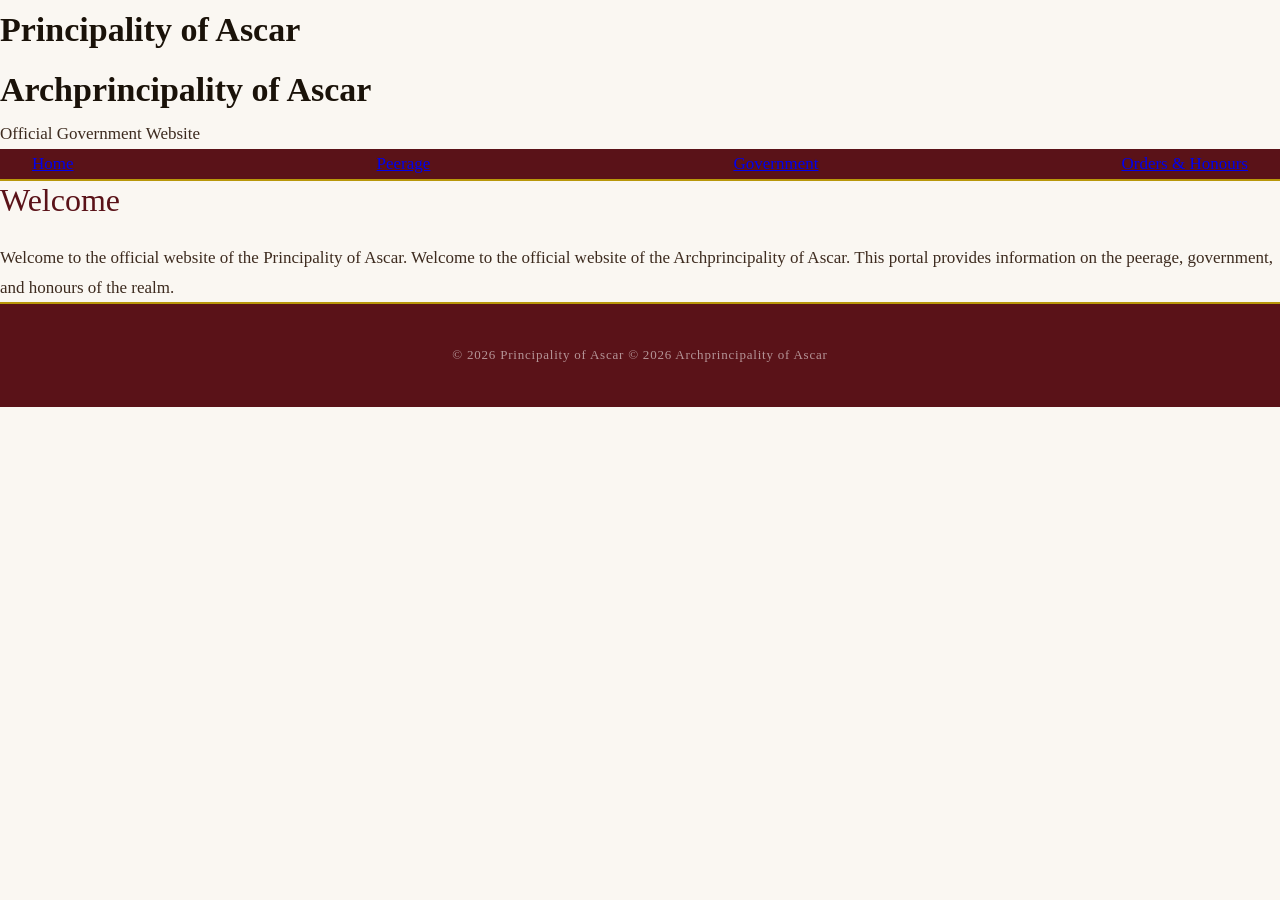
==== commit 5060698c: "Update index.html" ====
--- a/index.html
+++ b/index.html
@@ -1,201 +1,40 @@
 <!DOCTYPE html>
 <html lang="en">
 <head>
-<meta charset="UTF-8">
-<meta name="viewport" content="width=device-width, initial-scale=1.0">
-<title>The Archprincipality of Ascar</title>
-<link href="https://fonts.googleapis.com/css2?family=EB+Garamond:ital,wght@0,400;0,500;0,600;1,400&family=Cormorant+Garamond:wght@400;500;600&display=swap" rel="stylesheet">
-<link rel="stylesheet" href="style.css">
+    <meta charset="UTF-8">
+    <meta name="viewport" content="width=device-width, initial-scale=1.0">
+    <title>Ascar</title>
+    <link rel="stylesheet" href="style.css">
+
 </head>
+
 <body>
 
+<header>
+    <h1>Principality of Ascar</h1>
+    <h1>Archprincipality of Ascar</h1>
+    <p>Official Government Website</p>
+</header>
+
 <nav>
-  <div class="nav-brand">Archprincipality of Ascar</div>
-  <ul class="nav-links">
-    <li><a href="#about">About</a></li>
-    <li><a href="#history">History</a></li>
-    <li><a href="#government">Government</a></li>
-    <li><a href="#peerage">Peerage</a></li>
-  </ul>
+    <a href="index.html">Home</a>
+    <a href="peerage.html">Peerage</a>
+    <a href="government.html">Government</a>
+    <a href="orders.html">Orders & Honours</a>
 </nav>
 
-<!-- HERO -->
-<div class="hero">
-  <div class="hero-inner">
-    <!-- Coat of Arms (inline SVG approximation) -->
-    <svg class="hero-coa" viewBox="0 0 200 230" xmlns="http://www.w3.org/2000/svg">
-      <!-- Mantle -->
-      <ellipse cx="100" cy="130" rx="95" ry="80" fill="#d4af37" opacity="0.15"/>
-      <!-- Shield -->
-      <path d="M45,55 L155,55 L155,155 L100,190 L45,155 Z" fill="#7B1C22" stroke="#5a1218" stroke-width="2"/>
-      <!-- White cross -->
-      <rect x="83" y="65" width="34" height="110" rx="2" fill="white"/>
-      <rect x="48" y="102" width="104" height="34" rx="2" fill="white"/>
-      <!-- Crown top -->
-      <rect x="70" y="28" width="60" height="22" rx="4" fill="#d4af37"/>
-      <circle cx="100" cy="22" r="8" fill="#d4af37"/>
-      <circle cx="78" cy="26" r="5" fill="#d4af37"/>
-      <circle cx="122" cy="26" r="5" fill="#d4af37"/>
-    </svg>
-
-    <h1>The Archprincipality of Ascar</h1>
-    <p class="hero-ascarian">Äerzfürstentum vun Ascar</p>
-    <div class="hero-divider"></div>
-
-    <!-- Flag -->
-    <svg class="hero-flag" viewBox="0 0 330 220" xmlns="http://www.w3.org/2000/svg">
-      <rect width="330" height="220" fill="#7B1C22"/>
-      <rect y="60" width="330" height="100" fill="white"/>
-      <!-- Shield on flag -->
-      <path d="M140,78 L190,78 L190,138 L165,158 L140,138 Z" fill="#7B1C22" stroke="#5a1218" stroke-width="1.5"/>
-      <rect x="158" y="84" width="14" height="68" rx="1" fill="white"/>
-      <rect x="143" y="108" width="44" height="14" rx="1" fill="white"/>
-    </svg>
-
-    <p class="hero-meta">Established 2022 &nbsp;·&nbsp; United Kingdom &nbsp;·&nbsp; Semi-Constitutional Monarchy</p>
-  </div>
+<div class="container">
+    <h2>Welcome</h2>
+    <p>
+        Welcome to the official website of the Principality of Ascar.  
+        Welcome to the official website of the Archprincipality of Ascar.  
+        This portal provides information on the peerage, government, and honours of the realm.
+    </p>
 </div>
 
-<!-- ABOUT -->
-<section class="section" id="about">
-  <div class="section-label">Introduction</div>
-  <h2>About the Archprincipality</h2>
-  <p>The Archprincipality of Ascar (<em>Äerzfürstentum vun Ascar</em>) is a self-declared micronation with territorial claims in the United Kingdom, formally established in 2022. Ascar is governed as a semi-constitutional monarchy, with sovereign authority vested in the Archprince and legislative power exercised through the Imperial Council.</p>
-  <p>The nation takes its symbols — the crimson field and silver cross — from an ancient tradition of honour, faith, and order. Its institutions seek to embody the dignity and solemnity befitting a sovereign state.</p>
-
-  <div class="fact-row">
-    <div class="fact-card">
-      <div class="fact-label">Full Name</div>
-      <div class="fact-value">Archprincipality of Ascar</div>
-    </div>
-    <div class="fact-card">
-      <div class="fact-label">Head of State</div>
-      <div class="fact-value">Archprince George</div>
-    </div>
-    <div class="fact-card">
-      <div class="fact-label">Established</div>
-      <div class="fact-value">2022</div>
-    </div>
-    <div class="fact-card">
-      <div class="fact-label">Government</div>
-      <div class="fact-value">Semi-Constitutional Monarchy</div>
-    </div>
-  </div>
-</section>
-
-<!-- HISTORY -->
-<section class="section" id="history">
-  <div class="section-label">History</div>
-  <h2>Historical Record</h2>
-
-  <div class="timeline">
-    <div class="timeline-item">
-      <div class="timeline-year">2022</div>
-      <div class="timeline-content" style="position:relative;">
-        <span class="timeline-dot"></span>
-        <h3>Foundation of the Archprincipality</h3>
-        <p class="placeholder">[Placeholder — add founding narrative here. How was Ascar declared? Who was present? What were the circumstances?]</p>
-      </div>
-    </div>
-    <div class="timeline-item">
-      <div class="timeline-year">—</div>
-      <div class="timeline-content" style="position:relative;">
-        <span class="timeline-dot"></span>
-        <h3>[Event title]</h3>
-        <p class="placeholder">[Placeholder — add a key historical event.]</p>
-      </div>
-    </div>
-    <div class="timeline-item">
-      <div class="timeline-year">—</div>
-      <div class="timeline-content" style="position:relative;">
-        <span class="timeline-dot"></span>
-        <h3>[Event title]</h3>
-        <p class="placeholder">[Placeholder — add a further event or development.]</p>
-      </div>
-    </div>
-  </div>
-</section>
-
-<!-- GOVERNMENT -->
-<section class="section" id="government">
-  <div class="section-label">Government</div>
-  <h2>Governance &amp; Constitution</h2>
-
-  <p>Ascar is constituted as a semi-constitutional monarchy. The Archprince serves as head of state, holding sovereign authority over matters of state, foreign relations, and the conferral of honours. Legislative authority is vested in the Imperial Council, which serves as the nation's central governing body.</p>
-
-  <div class="gov-grid">
-    <div class="gov-card">
-      <div class="gov-card-title">Head of State</div>
-      <div class="gov-card-name">Archprince George</div>
-      <p class="gov-card-desc">Sovereign of the Archprincipality; holder of supreme executive authority.</p>
-    </div>
-    <div class="gov-card">
-      <div class="gov-card-title">Legislature</div>
-      <div class="gov-card-name">The Imperial Council</div>
-      <p class="gov-card-desc">Central governing body; exercises legislative authority of the state.</p>
-    </div>
-    <div class="gov-card">
-      <div class="gov-card-title">System</div>
-      <div class="gov-card-name">Semi-Constitutional Monarchy</div>
-      <p class="gov-card-desc">Sovereign authority balanced with institutional governance.</p>
-    </div>
-  </div>
-
-  <div class="placeholder" style="margin-top: 1.5rem;">[Placeholder — add constitutional detail, founding charter, powers of the Imperial Council, succession provisions, etc.]</div>
-</section>
-
-<!-- PEERAGE -->
-<section class="section" id="peerage">
-  <div class="section-label">Peerage</div>
-  <h2>The Nobility of Ascar</h2>
-
-  <p>The Archprincipality maintains a formal order of precedence. Titles are granted by the Archprince and recorded in the Roll of the Nobility. The peerage reflects the honour and service of those elevated in the service of Ascar.</p>
-
-  <table class="peerage-table">
-    <thead>
-      <tr>
-        <th>Title</th>
-        <th>Rank</th>
-        <th>Holder</th>
-        <th>Notes</th>
-      </tr>
-    </thead>
-    <tbody>
-      <tr>
-        <td>Archprince</td>
-        <td><span class="rank-badge">Sovereign</span></td>
-        <td>George</td>
-        <td>Head of State; sovereign of the Archprincipality</td>
-      </tr>
-      <tr>
-        <td>[Title]</td>
-        <td><span class="rank-badge">—</span></td>
-        <td>[Placeholder]</td>
-        <td>[Add peer details]</td>
-      </tr>
-      <tr>
-        <td>[Title]</td>
-        <td><span class="rank-badge">—</span></td>
-        <td>[Placeholder]</td>
-        <td>[Add peer details]</td>
-      </tr>
-      <tr>
-        <td>[Title]</td>
-        <td><span class="rank-badge">—</span></td>
-        <td>[Placeholder]</td>
-        <td>[Add peer details]</td>
-      </tr>
-    </tbody>
-  </table>
-
-  <div class="placeholder">[Placeholder — add further detail on the orders of chivalry, heraldic grants, or noble houses of Ascar.]</div>
-</section>
-
-<!-- FOOTER -->
 <footer>
-  <div class="footer-title">The Archprincipality of Ascar</div>
-  <div class="footer-sub">Äerzfürstentum vun Ascar</div>
-  <p style="margin-top: 1rem;">Established 2022 · All rights reserved under Ascarian sovereignty.</p>
+    © 2026 Principality of Ascar
+    © 2026 Archprincipality of Ascar
 </footer>
 
 </body>
--- a/style.css
+++ b/style.css
@@ -1,169 +1,399 @@
-/* =========================
-   IMPORT FONTS
-========================= */
-@import url('https://fonts.googleapis.com/css2?family=Playfair+Display:wght@500;700&family=Inter:wght@300;400;500&display=swap');
-
-/* =========================
-   ROOT
-========================= */
+*, *::before, *::after { box-sizing: border-box; margin: 0; padding: 0; }
+
 :root {
-    --bg: #faf9f6;
-    --paper: #ffffff;
-    --ink: #1c1c1c;
-    --muted: #6b6b6b;
-    --line: #e2e2e2;
-    --accent: #7a5c2e;
-}
-
-/* =========================
-   GLOBAL
-========================= */
-* {
-    box-sizing: border-box;
+  --crimson: #7B1C22;
+  --crimson-dark: #5a1218;
+  --crimson-light: #a52530;
+  --gold: #b8970a;
+  --gold-light: #d4af37;
+  --cream: #faf7f2;
+  --parchment: #f2ece0;
+  --text-dark: #1a1209;
+  --text-mid: #3d2b1f;
+  --text-muted: #6b5444;
+  --border: rgba(123,28,34,0.18);
+  --border-gold: rgba(184,151,10,0.35);
 }
 
 body {
-    margin: 0;
-    background: var(--bg);
-    color: var(--ink);
-    font-family: "Inter", sans-serif;
-}
-
-/* =========================
-   HEADER (MINIMAL / EDITORIAL)
-========================= */
-header {
-    text-align: center;
-    padding: 60px 20px 30px;
-}
-
-header h1 {
-    font-family: "Playfair Display", serif;
-    font-size: 2.8rem;
-    margin: 0;
-    letter-spacing: 0.5px;
-}
-
-header p {
-    margin-top: 8px;
-    font-size: 0.95rem;
-    color: var(--muted);
-    letter-spacing: 1px;
-    text-transform: uppercase;
-}
-
-/* =========================
-   NAV (UNDERSTATED LINE NAV)
-========================= */
+  font-family: 'EB Garamond', Georgia, serif;
+  background: var(--cream);
+  color: var(--text-dark);
+  font-size: 17px;
+  line-height: 1.75;
+}
+
+/* NAV */
 nav {
-    display: flex;
-    justify-content: center;
-    gap: 40px;
-    padding: 15px 0;
-    border-top: 1px solid var(--line);
-    border-bottom: 1px solid var(--line);
-    background: var(--paper);
-}
-
-nav a {
-    text-decoration: none;
-    color: var(--muted);
-    font-size: 0.95rem;
-    letter-spacing: 1px;
-    text-transform: uppercase;
-    position: relative;
-    padding-bottom: 5px;
-}
-
-/* subtle underline */
-nav a::after {
-    content: "";
-    position: absolute;
-    left: 0;
-    bottom: 0;
-    height: 1px;
-    width: 0;
-    background: var(--accent);
-    transition: width 0.25s ease;
-}
-
-nav a:hover {
-    color: var(--ink);
-}
-
-nav a:hover::after {
-    width: 100%;
-}
-
-/* =========================
-   MAIN LAYOUT
-========================= */
-.container {
-    max-width: 720px;
-    margin: 60px auto;
-    padding: 0 20px;
-}
-
-/* =========================
-   TYPOGRAPHY
-========================= */
+  background: var(--crimson-dark);
+  border-bottom: 2px solid var(--gold);
+  padding: 0 2rem;
+  display: flex;
+  align-items: center;
+  justify-content: space-between;
+  position: sticky;
+  top: 0;
+  z-index: 100;
+}
+
+.nav-brand {
+  font-family: 'Cormorant Garamond', serif;
+  font-size: 14px;
+  font-weight: 500;
+  color: var(--gold-light);
+  letter-spacing: 0.12em;
+  text-transform: uppercase;
+  padding: 14px 0;
+}
+
+.nav-links {
+  display: flex;
+  gap: 0;
+  list-style: none;
+}
+
+.nav-links a {
+  display: block;
+  padding: 16px 18px;
+  color: rgba(255,255,255,0.82);
+  text-decoration: none;
+  font-size: 13px;
+  letter-spacing: 0.08em;
+  text-transform: uppercase;
+  font-family: 'Cormorant Garamond', serif;
+  font-weight: 500;
+  transition: color 0.2s, background 0.2s;
+  border-bottom: 2px solid transparent;
+}
+
+.nav-links a:hover {
+  color: var(--gold-light);
+  border-bottom-color: var(--gold-light);
+}
+
+/* HERO */
+.hero {
+  background: var(--crimson);
+  color: white;
+  text-align: center;
+  padding: 4rem 2rem 3.5rem;
+  border-bottom: 3px solid var(--gold);
+  position: relative;
+  overflow: hidden;
+}
+
+.hero::before {
+  content: '';
+  position: absolute;
+  inset: 0;
+  background: repeating-linear-gradient(
+    45deg,
+    rgba(0,0,0,0.04) 0px,
+    rgba(0,0,0,0.04) 1px,
+    transparent 1px,
+    transparent 8px
+  );
+  pointer-events: none;
+}
+
+.hero-inner { position: relative; z-index: 1; }
+
+.hero-coa {
+  width: 140px;
+  height: auto;
+  margin-bottom: 1.5rem;
+  filter: drop-shadow(0 4px 12px rgba(0,0,0,0.4));
+}
+
+.hero h1 {
+  font-family: 'Cormorant Garamond', serif;
+  font-size: clamp(28px, 4vw, 46px);
+  font-weight: 600;
+  letter-spacing: 0.03em;
+  line-height: 1.2;
+  margin-bottom: 0.4rem;
+}
+
+.hero-ascarian {
+  font-family: 'EB Garamond', serif;
+  font-style: italic;
+  font-size: 17px;
+  color: rgba(255,255,255,0.72);
+  margin-bottom: 1.5rem;
+}
+
+.hero-divider {
+  width: 120px;
+  height: 1px;
+  background: linear-gradient(to right, transparent, var(--gold-light), transparent);
+  margin: 0 auto 1.5rem;
+}
+
+.hero-flag {
+  width: 220px;
+  height: auto;
+  border: 2px solid rgba(255,255,255,0.3);
+  margin: 0 auto;
+  display: block;
+}
+
+.hero-meta {
+  margin-top: 1.4rem;
+  font-size: 13px;
+  letter-spacing: 0.12em;
+  text-transform: uppercase;
+  color: rgba(255,255,255,0.6);
+  font-family: 'Cormorant Garamond', serif;
+}
+
+/* SECTIONS */
+.section {
+  max-width: 820px;
+  margin: 0 auto;
+  padding: 4rem 2rem;
+  border-bottom: 1px solid var(--border);
+}
+
+.section:last-of-type { border-bottom: none; }
+
+.section-label {
+  font-family: 'Cormorant Garamond', serif;
+  font-size: 11px;
+  letter-spacing: 0.22em;
+  text-transform: uppercase;
+  color: var(--crimson);
+  font-weight: 600;
+  margin-bottom: 0.5rem;
+  display: flex;
+  align-items: center;
+  gap: 10px;
+}
+
+.section-label::after {
+  content: '';
+  flex: 1;
+  height: 0.5px;
+  background: var(--border-gold);
+}
+
 h2 {
-    font-family: "Playfair Display", serif;
-    font-size: 1.8rem;
-    margin-bottom: 10px;
-}
-
-p {
-    color: var(--muted);
-    font-size: 1rem;
-}
-
-/* =========================
-   SECTION DIVIDER
-========================= */
-hr {
-    border: none;
-    border-top: 1px solid var(--line);
-    margin: 40px 0;
-}
-
-/* =========================
-   LINKS
-========================= */
-a {
-    color: var(--accent);
-}
-
-a:hover {
-    text-decoration: underline;
-}
-
-/* =========================
-   FOOTER
-========================= */
+  font-family: 'Cormorant Garamond', serif;
+  font-size: 32px;
+  font-weight: 500;
+  color: var(--crimson-dark);
+  margin-bottom: 1.5rem;
+  line-height: 1.2;
+}
+
+p { margin-bottom: 1rem; color: var(--text-mid); }
+p:last-child { margin-bottom: 0; }
+
+.placeholder {
+  background: var(--parchment);
+  border: 1px dashed rgba(123,28,34,0.25);
+  border-radius: 4px;
+  padding: 1.5rem;
+  color: var(--text-muted);
+  font-style: italic;
+  font-size: 15px;
+  text-align: center;
+}
+
+/* FACT CARDS */
+.fact-row {
+  display: grid;
+  grid-template-columns: repeat(auto-fit, minmax(160px, 1fr));
+  gap: 1rem;
+  margin: 2rem 0;
+}
+
+.fact-card {
+  background: white;
+  border: 0.5px solid var(--border);
+  border-top: 3px solid var(--crimson);
+  border-radius: 2px;
+  padding: 1rem 1.2rem;
+}
+
+.fact-label {
+  font-size: 11px;
+  letter-spacing: 0.12em;
+  text-transform: uppercase;
+  color: var(--text-muted);
+  font-family: 'Cormorant Garamond', serif;
+  margin-bottom: 4px;
+}
+
+.fact-value {
+  font-size: 16px;
+  font-weight: 500;
+  color: var(--crimson-dark);
+  font-family: 'Cormorant Garamond', serif;
+}
+
+/* HISTORY TIMELINE */
+.timeline { margin: 2rem 0; }
+
+.timeline-item {
+  display: grid;
+  grid-template-columns: 80px 1fr;
+  gap: 1.5rem;
+  margin-bottom: 2rem;
+  position: relative;
+}
+
+.timeline-item::before {
+  content: '';
+  position: absolute;
+  left: 80px;
+  top: 8px;
+  bottom: -2rem;
+  width: 1px;
+  background: var(--border);
+  transform: translateX(calc(-1.5rem / 2));
+}
+
+.timeline-item:last-child::before { display: none; }
+
+.timeline-year {
+  font-family: 'Cormorant Garamond', serif;
+  font-size: 15px;
+  font-weight: 600;
+  color: var(--crimson);
+  text-align: right;
+  padding-top: 2px;
+}
+
+.timeline-content h3 {
+  font-family: 'Cormorant Garamond', serif;
+  font-size: 18px;
+  font-weight: 600;
+  color: var(--text-dark);
+  margin-bottom: 0.3rem;
+}
+
+.timeline-content p {
+  font-size: 16px;
+  margin: 0;
+}
+
+.timeline-dot {
+  width: 8px;
+  height: 8px;
+  border-radius: 50%;
+  background: var(--crimson);
+  display: inline-block;
+  position: absolute;
+  left: 80px;
+  top: 8px;
+  transform: translateX(calc(-1.5rem / 2 - 3.5px));
+}
+
+/* GOVERNMENT */
+.gov-grid {
+  display: grid;
+  grid-template-columns: repeat(auto-fit, minmax(220px, 1fr));
+  gap: 1rem;
+  margin: 2rem 0;
+}
+
+.gov-card {
+  background: white;
+  border: 0.5px solid var(--border);
+  border-radius: 4px;
+  padding: 1.25rem;
+}
+
+.gov-card-title {
+  font-family: 'Cormorant Garamond', serif;
+  font-size: 13px;
+  letter-spacing: 0.12em;
+  text-transform: uppercase;
+  color: var(--text-muted);
+  margin-bottom: 6px;
+}
+
+.gov-card-name {
+  font-size: 19px;
+  font-weight: 500;
+  color: var(--crimson-dark);
+  font-family: 'Cormorant Garamond', serif;
+  margin-bottom: 4px;
+}
+
+.gov-card-desc { font-size: 14px; color: var(--text-muted); margin: 0; }
+
+/* PEERAGE TABLE */
+.peerage-table {
+  width: 100%;
+  border-collapse: collapse;
+  margin: 2rem 0;
+  font-size: 16px;
+}
+
+.peerage-table thead tr {
+  background: var(--crimson);
+  color: white;
+}
+
+.peerage-table thead th {
+  padding: 10px 16px;
+  text-align: left;
+  font-family: 'Cormorant Garamond', serif;
+  font-weight: 500;
+  font-size: 13px;
+  letter-spacing: 0.1em;
+  text-transform: uppercase;
+}
+
+.peerage-table tbody tr {
+  border-bottom: 0.5px solid var(--border);
+}
+
+.peerage-table tbody tr:nth-child(even) {
+  background: var(--parchment);
+}
+
+.peerage-table td {
+  padding: 10px 16px;
+  color: var(--text-mid);
+}
+
+.peerage-table td:first-child {
+  font-family: 'Cormorant Garamond', serif;
+  font-size: 18px;
+  color: var(--crimson-dark);
+  font-weight: 500;
+}
+
+.rank-badge {
+  display: inline-block;
+  padding: 2px 8px;
+  border: 0.5px solid var(--border);
+  border-radius: 2px;
+  font-size: 12px;
+  font-family: 'Cormorant Garamond', serif;
+  letter-spacing: 0.06em;
+  color: var(--text-muted);
+}
+
+/* FOOTER */
 footer {
-    text-align: center;
-    padding: 40px 20px;
-    font-size: 0.85rem;
-    color: var(--muted);
-    border-top: 1px solid var(--line);
-    margin-top: 60px;
-}
-
-/* =========================
-   RESPONSIVE
-========================= */
-@media (max-width: 600px) {
-    nav {
-        flex-wrap: wrap;
-        gap: 20px;
-    }
-
-    header h1 {
-        font-size: 2rem;
-    }
-
-    .container {
-        margin: 40px auto;
-    }
-}
+  background: var(--crimson-dark);
+  border-top: 2px solid var(--gold);
+  color: rgba(255,255,255,0.55);
+  text-align: center;
+  padding: 2.5rem 2rem;
+  font-size: 13px;
+  letter-spacing: 0.06em;
+}
+
+footer .footer-title {
+  font-family: 'Cormorant Garamond', serif;
+  font-size: 16px;
+  color: var(--gold-light);
+  margin-bottom: 0.5rem;
+  letter-spacing: 0.12em;
+}
+
+footer .footer-sub { font-family: 'Cormorant Garamond', serif; font-style: italic; }
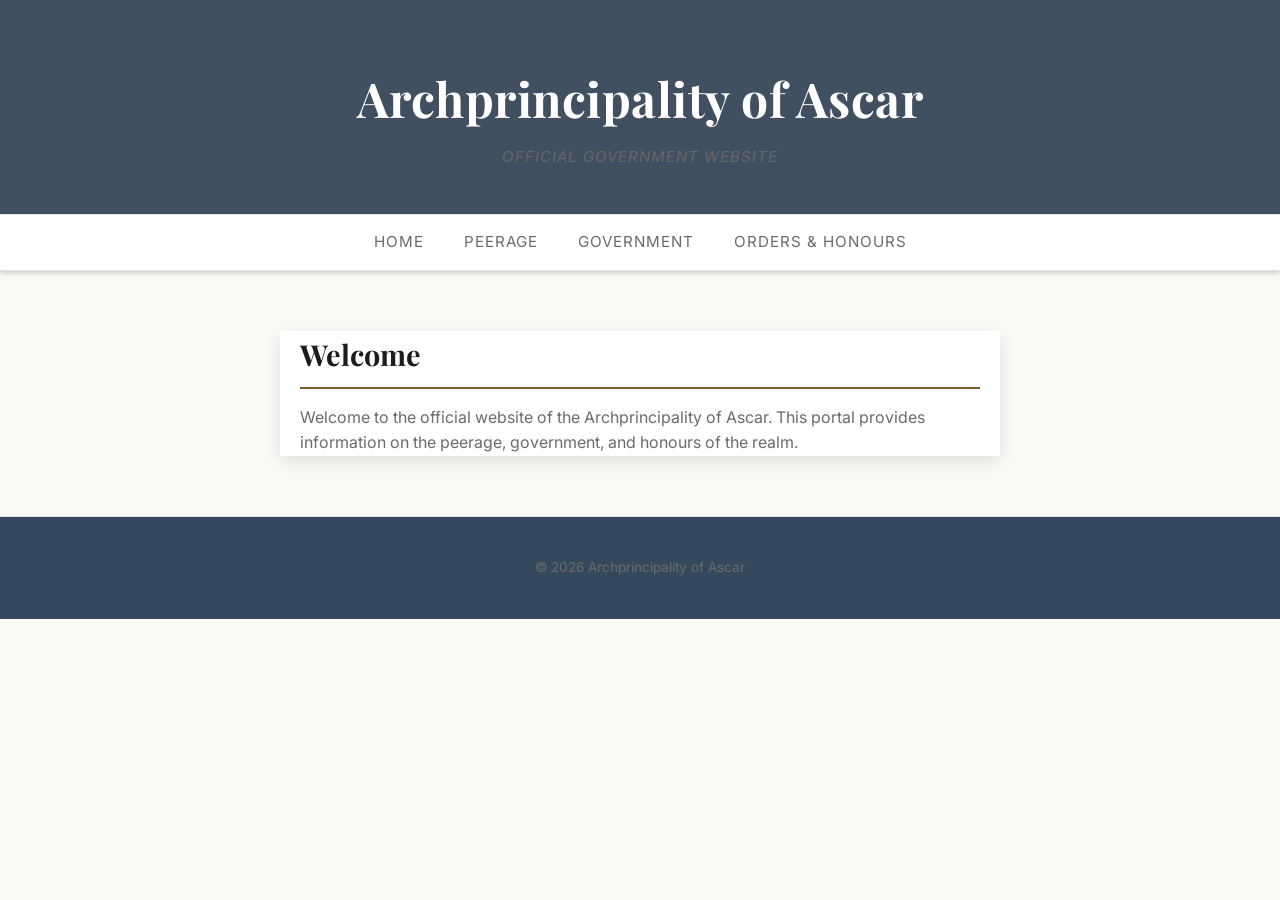
==== commit 3cb6845e: "Update index.html" ====
--- a/index.html
+++ b/index.html
@@ -11,7 +11,6 @@
 <body>
 
 <header>
-    <h1>Principality of Ascar</h1>
     <h1>Archprincipality of Ascar</h1>
     <p>Official Government Website</p>
 </header>
@@ -26,14 +25,12 @@
 <div class="container">
     <h2>Welcome</h2>
     <p>
-        Welcome to the official website of the Principality of Ascar.  
         Welcome to the official website of the Archprincipality of Ascar.  
         This portal provides information on the peerage, government, and honours of the realm.
     </p>
 </div>
 
 <footer>
-    © 2026 Principality of Ascar
     © 2026 Archprincipality of Ascar
 </footer>
 
--- a/style.css
+++ b/style.css
@@ -1,399 +1,241 @@
-*, *::before, *::after { box-sizing: border-box; margin: 0; padding: 0; }
-
+/* =========================
+   ROOT VARIABLES
+   IMPORT FONTS
+========================= */
+@import url('https://fonts.googleapis.com/css2?family=Playfair+Display:wght@500;700&family=Inter:wght@300;400;500&display=swap');
+
+/* =========================
+   ROOT
+========================= */
 :root {
-  --crimson: #7B1C22;
-  --crimson-dark: #5a1218;
-  --crimson-light: #a52530;
-  --gold: #b8970a;
-  --gold-light: #d4af37;
-  --cream: #faf7f2;
-  --parchment: #f2ece0;
-  --text-dark: #1a1209;
-  --text-mid: #3d2b1f;
-  --text-muted: #6b5444;
-  --border: rgba(123,28,34,0.18);
-  --border-gold: rgba(184,151,10,0.35);
+    --primary: #2c3e50;
+    --secondary: #34495e;
+    --accent: #c5a46d;
+    --background: #f4f1ea;
+    --text: #1a1a1a;
+    --bg: #faf9f6;
+    --paper: #ffffff;
+    --ink: #1c1c1c;
+    --muted: #6b6b6b;
+    --line: #e2e2e2;
+    --accent: #7a5c2e;
+}
+
+/* =========================
+   GLOBAL RESET
+   GLOBAL
+========================= */
+* {
+    box-sizing: border-box;
 }
 
 body {
-  font-family: 'EB Garamond', Georgia, serif;
-  background: var(--cream);
-  color: var(--text-dark);
-  font-size: 17px;
-  line-height: 1.75;
-}
-
-/* NAV */
+    margin: 0;
+    font-family: Georgia, "Times New Roman", serif;
+    background: var(--background);
+    color: var(--text);
+    line-height: 1.6;
+    background: var(--bg);
+    color: var(--ink);
+    font-family: "Inter", sans-serif;
+}
+
+/* =========================
+   HEADER
+   HEADER (MINIMAL / EDITORIAL)
+========================= */
+header {
+    background: linear-gradient(rgba(44,62,80,0.9), rgba(44,62,80,0.9)),
+                url('https://images.unsplash.com/photo-1528909514045-2fa4ac7a08ba');
+    background-size: cover;
+    background-position: center;
+    color: white;
+    text-align: center;
+    padding: 80px 20px;
+    padding: 60px 20px 30px;
+}
+
+header h1 {
+    font-family: "Playfair Display", serif;
+    font-size: 2.8rem;
+    margin: 0;
+    font-size: 3em;
+    letter-spacing: 1px;
+    letter-spacing: 0.5px;
+}
+
+header p {
+    margin-top: 10px;
+    font-style: italic;
+    opacity: 0.9;
+    margin-top: 8px;
+    font-size: 0.95rem;
+    color: var(--muted);
+    letter-spacing: 1px;
+    text-transform: uppercase;
+}
+
+/* =========================
+   NAVIGATION
+   NAV (UNDERSTATED LINE NAV)
+========================= */
 nav {
-  background: var(--crimson-dark);
-  border-bottom: 2px solid var(--gold);
-  padding: 0 2rem;
-  display: flex;
-  align-items: center;
-  justify-content: space-between;
-  position: sticky;
-  top: 0;
-  z-index: 100;
-}
-
-.nav-brand {
-  font-family: 'Cormorant Garamond', serif;
-  font-size: 14px;
-  font-weight: 500;
-  color: var(--gold-light);
-  letter-spacing: 0.12em;
-  text-transform: uppercase;
-  padding: 14px 0;
-}
-
-.nav-links {
-  display: flex;
-  gap: 0;
-  list-style: none;
-}
-
-.nav-links a {
-  display: block;
-  padding: 16px 18px;
-  color: rgba(255,255,255,0.82);
-  text-decoration: none;
-  font-size: 13px;
-  letter-spacing: 0.08em;
-  text-transform: uppercase;
-  font-family: 'Cormorant Garamond', serif;
-  font-weight: 500;
-  transition: color 0.2s, background 0.2s;
-  border-bottom: 2px solid transparent;
-}
-
-.nav-links a:hover {
-  color: var(--gold-light);
-  border-bottom-color: var(--gold-light);
-}
-
-/* HERO */
-.hero {
-  background: var(--crimson);
-  color: white;
-  text-align: center;
-  padding: 4rem 2rem 3.5rem;
-  border-bottom: 3px solid var(--gold);
-  position: relative;
-  overflow: hidden;
-}
-
-.hero::before {
-  content: '';
-  position: absolute;
-  inset: 0;
-  background: repeating-linear-gradient(
-    45deg,
-    rgba(0,0,0,0.04) 0px,
-    rgba(0,0,0,0.04) 1px,
-    transparent 1px,
-    transparent 8px
-  );
-  pointer-events: none;
-}
-
-.hero-inner { position: relative; z-index: 1; }
-
-.hero-coa {
-  width: 140px;
-  height: auto;
-  margin-bottom: 1.5rem;
-  filter: drop-shadow(0 4px 12px rgba(0,0,0,0.4));
-}
-
-.hero h1 {
-  font-family: 'Cormorant Garamond', serif;
-  font-size: clamp(28px, 4vw, 46px);
-  font-weight: 600;
-  letter-spacing: 0.03em;
-  line-height: 1.2;
-  margin-bottom: 0.4rem;
-}
-
-.hero-ascarian {
-  font-family: 'EB Garamond', serif;
-  font-style: italic;
-  font-size: 17px;
-  color: rgba(255,255,255,0.72);
-  margin-bottom: 1.5rem;
-}
-
-.hero-divider {
-  width: 120px;
-  height: 1px;
-  background: linear-gradient(to right, transparent, var(--gold-light), transparent);
-  margin: 0 auto 1.5rem;
-}
-
-.hero-flag {
-  width: 220px;
-  height: auto;
-  border: 2px solid rgba(255,255,255,0.3);
-  margin: 0 auto;
-  display: block;
-}
-
-.hero-meta {
-  margin-top: 1.4rem;
-  font-size: 13px;
-  letter-spacing: 0.12em;
-  text-transform: uppercase;
-  color: rgba(255,255,255,0.6);
-  font-family: 'Cormorant Garamond', serif;
-}
-
-/* SECTIONS */
-.section {
-  max-width: 820px;
-  margin: 0 auto;
-  padding: 4rem 2rem;
-  border-bottom: 1px solid var(--border);
-}
-
-.section:last-of-type { border-bottom: none; }
-
-.section-label {
-  font-family: 'Cormorant Garamond', serif;
-  font-size: 11px;
-  letter-spacing: 0.22em;
-  text-transform: uppercase;
-  color: var(--crimson);
-  font-weight: 600;
-  margin-bottom: 0.5rem;
-  display: flex;
-  align-items: center;
-  gap: 10px;
-}
-
-.section-label::after {
-  content: '';
-  flex: 1;
-  height: 0.5px;
-  background: var(--border-gold);
-}
-
+    background: var(--secondary);
+    display: flex;
+    justify-content: center;
+    gap: 30px;
+    padding: 15px;
+    box-shadow: 0 2px 5px rgba(0,0,0,0.2);
+    gap: 40px;
+    padding: 15px 0;
+    border-top: 1px solid var(--line);
+    border-bottom: 1px solid var(--line);
+    background: var(--paper);
+}
+
+nav a {
+    color: rgba(255,255,255,0.9);
+    text-decoration: none;
+    font-size: 1.1em;
+    color: var(--muted);
+    font-size: 0.95rem;
+    letter-spacing: 1px;
+    text-transform: uppercase;
+    position: relative;
+    transition: color 0.3s ease;
+}
+
+nav a:visited {
+    color: rgba(255,255,255,0.9);
+    padding-bottom: 5px;
+}
+
+nav a:hover {
+    color: var(--accent);
+}
+
+/* underline animation */
+/* subtle underline */
+nav a::after {
+    content: "";
+    display: block;
+    height: 2px;
+    position: absolute;
+    left: 0;
+    bottom: 0;
+    height: 1px;
+    width: 0;
+    background: var(--accent);
+    transition: width 0.3s ease;
+    margin-top: 5px;
+    transition: width 0.25s ease;
+}
+
+nav a:hover {
+    color: var(--ink);
+}
+
+nav a:hover::after {
+    width: 100%;
+}
+
+/* =========================
+   MAIN CONTENT CONTAINER
+   MAIN LAYOUT
+========================= */
+.container {
+    max-width: 900px;
+    margin: 40px auto;
+    background: white;
+    padding: 40px;
+    box-shadow: 0 5px 15px rgba(0,0,0,0.1);
+    max-width: 720px;
+    margin: 60px auto;
+    padding: 0 20px;
+}
+
+/* =========================
+   HEADINGS
+   TYPOGRAPHY
+========================= */
 h2 {
-  font-family: 'Cormorant Garamond', serif;
-  font-size: 32px;
-  font-weight: 500;
-  color: var(--crimson-dark);
-  margin-bottom: 1.5rem;
-  line-height: 1.2;
-}
-
-p { margin-bottom: 1rem; color: var(--text-mid); }
-p:last-child { margin-bottom: 0; }
-
-.placeholder {
-  background: var(--parchment);
-  border: 1px dashed rgba(123,28,34,0.25);
-  border-radius: 4px;
-  padding: 1.5rem;
-  color: var(--text-muted);
-  font-style: italic;
-  font-size: 15px;
-  text-align: center;
-}
-
-/* FACT CARDS */
-.fact-row {
-  display: grid;
-  grid-template-columns: repeat(auto-fit, minmax(160px, 1fr));
-  gap: 1rem;
-  margin: 2rem 0;
-}
-
-.fact-card {
-  background: white;
-  border: 0.5px solid var(--border);
-  border-top: 3px solid var(--crimson);
-  border-radius: 2px;
-  padding: 1rem 1.2rem;
-}
-
-.fact-label {
-  font-size: 11px;
-  letter-spacing: 0.12em;
-  text-transform: uppercase;
-  color: var(--text-muted);
-  font-family: 'Cormorant Garamond', serif;
-  margin-bottom: 4px;
-}
-
-.fact-value {
-  font-size: 16px;
-  font-weight: 500;
-  color: var(--crimson-dark);
-  font-family: 'Cormorant Garamond', serif;
-}
-
-/* HISTORY TIMELINE */
-.timeline { margin: 2rem 0; }
-
-.timeline-item {
-  display: grid;
-  grid-template-columns: 80px 1fr;
-  gap: 1.5rem;
-  margin-bottom: 2rem;
-  position: relative;
-}
-
-.timeline-item::before {
-  content: '';
-  position: absolute;
-  left: 80px;
-  top: 8px;
-  bottom: -2rem;
-  width: 1px;
-  background: var(--border);
-  transform: translateX(calc(-1.5rem / 2));
-}
-
-.timeline-item:last-child::before { display: none; }
-
-.timeline-year {
-  font-family: 'Cormorant Garamond', serif;
-  font-size: 15px;
-  font-weight: 600;
-  color: var(--crimson);
-  text-align: right;
-  padding-top: 2px;
-}
-
-.timeline-content h3 {
-  font-family: 'Cormorant Garamond', serif;
-  font-size: 18px;
-  font-weight: 600;
-  color: var(--text-dark);
-  margin-bottom: 0.3rem;
-}
-
-.timeline-content p {
-  font-size: 16px;
-  margin: 0;
-}
-
-.timeline-dot {
-  width: 8px;
-  height: 8px;
-  border-radius: 50%;
-  background: var(--crimson);
-  display: inline-block;
-  position: absolute;
-  left: 80px;
-  top: 8px;
-  transform: translateX(calc(-1.5rem / 2 - 3.5px));
-}
-
-/* GOVERNMENT */
-.gov-grid {
-  display: grid;
-  grid-template-columns: repeat(auto-fit, minmax(220px, 1fr));
-  gap: 1rem;
-  margin: 2rem 0;
-}
-
-.gov-card {
-  background: white;
-  border: 0.5px solid var(--border);
-  border-radius: 4px;
-  padding: 1.25rem;
-}
-
-.gov-card-title {
-  font-family: 'Cormorant Garamond', serif;
-  font-size: 13px;
-  letter-spacing: 0.12em;
-  text-transform: uppercase;
-  color: var(--text-muted);
-  margin-bottom: 6px;
-}
-
-.gov-card-name {
-  font-size: 19px;
-  font-weight: 500;
-  color: var(--crimson-dark);
-  font-family: 'Cormorant Garamond', serif;
-  margin-bottom: 4px;
-}
-
-.gov-card-desc { font-size: 14px; color: var(--text-muted); margin: 0; }
-
-/* PEERAGE TABLE */
-.peerage-table {
-  width: 100%;
-  border-collapse: collapse;
-  margin: 2rem 0;
-  font-size: 16px;
-}
-
-.peerage-table thead tr {
-  background: var(--crimson);
-  color: white;
-}
-
-.peerage-table thead th {
-  padding: 10px 16px;
-  text-align: left;
-  font-family: 'Cormorant Garamond', serif;
-  font-weight: 500;
-  font-size: 13px;
-  letter-spacing: 0.1em;
-  text-transform: uppercase;
-}
-
-.peerage-table tbody tr {
-  border-bottom: 0.5px solid var(--border);
-}
-
-.peerage-table tbody tr:nth-child(even) {
-  background: var(--parchment);
-}
-
-.peerage-table td {
-  padding: 10px 16px;
-  color: var(--text-mid);
-}
-
-.peerage-table td:first-child {
-  font-family: 'Cormorant Garamond', serif;
-  font-size: 18px;
-  color: var(--crimson-dark);
-  font-weight: 500;
-}
-
-.rank-badge {
-  display: inline-block;
-  padding: 2px 8px;
-  border: 0.5px solid var(--border);
-  border-radius: 2px;
-  font-size: 12px;
-  font-family: 'Cormorant Garamond', serif;
-  letter-spacing: 0.06em;
-  color: var(--text-muted);
-}
-
-/* FOOTER */
+    border-bottom: 2px solid var(--accent);
+    padding-bottom: 10px;
+    margin-top: 0;
+    font-family: "Playfair Display", serif;
+    font-size: 1.8rem;
+    margin-bottom: 10px;
+}
+
+p {
+    color: var(--muted);
+    font-size: 1rem;
+}
+
+/* =========================
+   SECTION DIVIDER
+========================= */
+hr {
+    border: none;
+    border-top: 1px solid var(--line);
+    margin: 40px 0;
+}
+
+/* =========================
+   LINKS (GLOBAL)
+   LINKS
+========================= */
+a {
+    color: var(--primary);
+    color: var(--accent);
+}
+
+a:hover {
+    color: var(--accent);
+    text-decoration: underline;
+}
+
+/* =========================
+   FOOTER
+========================= */
 footer {
-  background: var(--crimson-dark);
-  border-top: 2px solid var(--gold);
-  color: rgba(255,255,255,0.55);
-  text-align: center;
-  padding: 2.5rem 2rem;
-  font-size: 13px;
-  letter-spacing: 0.06em;
-}
-
-footer .footer-title {
-  font-family: 'Cormorant Garamond', serif;
-  font-size: 16px;
-  color: var(--gold-light);
-  margin-bottom: 0.5rem;
-  letter-spacing: 0.12em;
-}
-
-footer .footer-sub { font-family: 'Cormorant Garamond', serif; font-style: italic; }
+    text-align: center;
+    padding: 20px;
+    background: var(--secondary);
+    color: white;
+    margin-top: 40px;
+    padding: 40px 20px;
+    font-size: 0.85rem;
+    color: var(--muted);
+    border-top: 1px solid var(--line);
+    margin-top: 60px;
+}
+
+/* =========================
+   RESPONSIVE DESIGN
+   RESPONSIVE
+========================= */
+@media (max-width: 600px) {
+    header {
+        padding: 50px 15px;
+    nav {
+        flex-wrap: wrap;
+        gap: 20px;
+    }
+
+    header h1 {
+        font-size: 2em;
+    }
+
+    nav {
+        flex-direction: column;
+        gap: 10px;
+        font-size: 2rem;
+    }
+
+    .container {
+        margin: 20px;
+        padding: 20px;
+        margin: 40px auto;
+    }
+}
